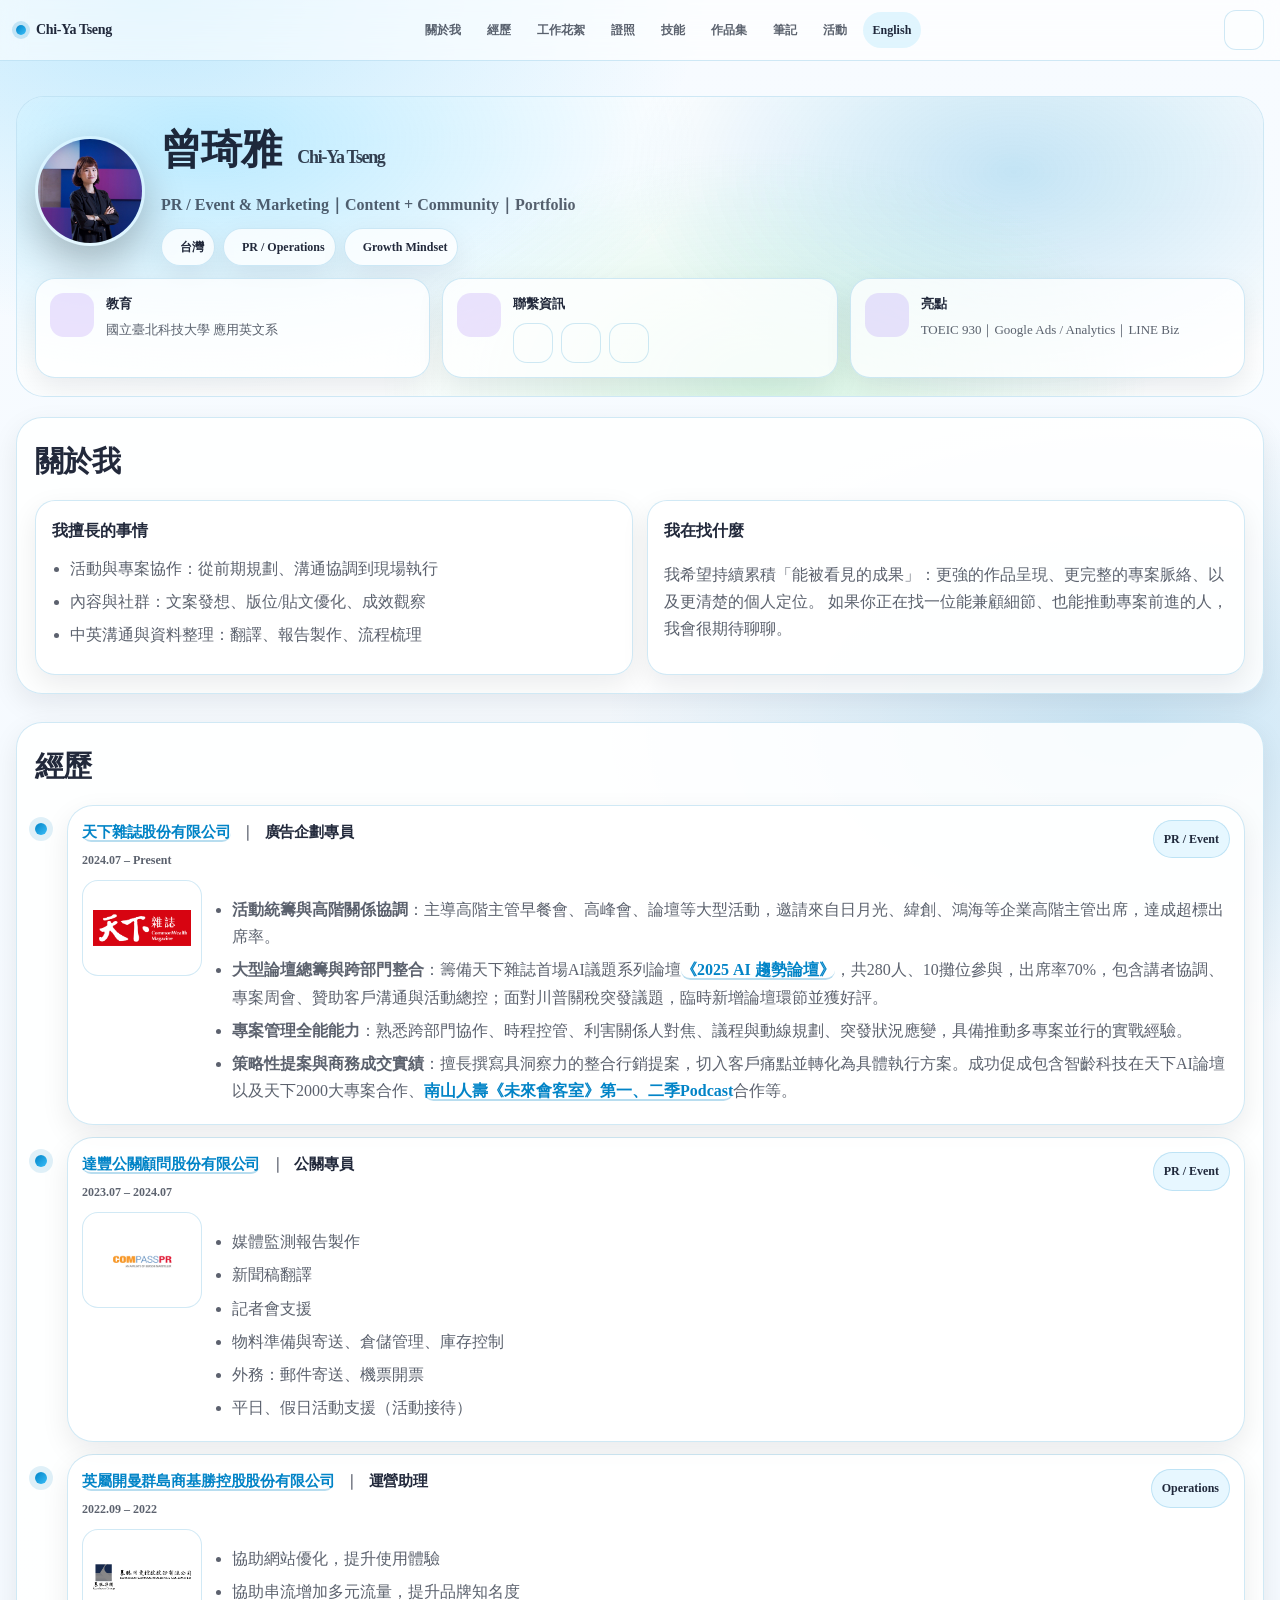
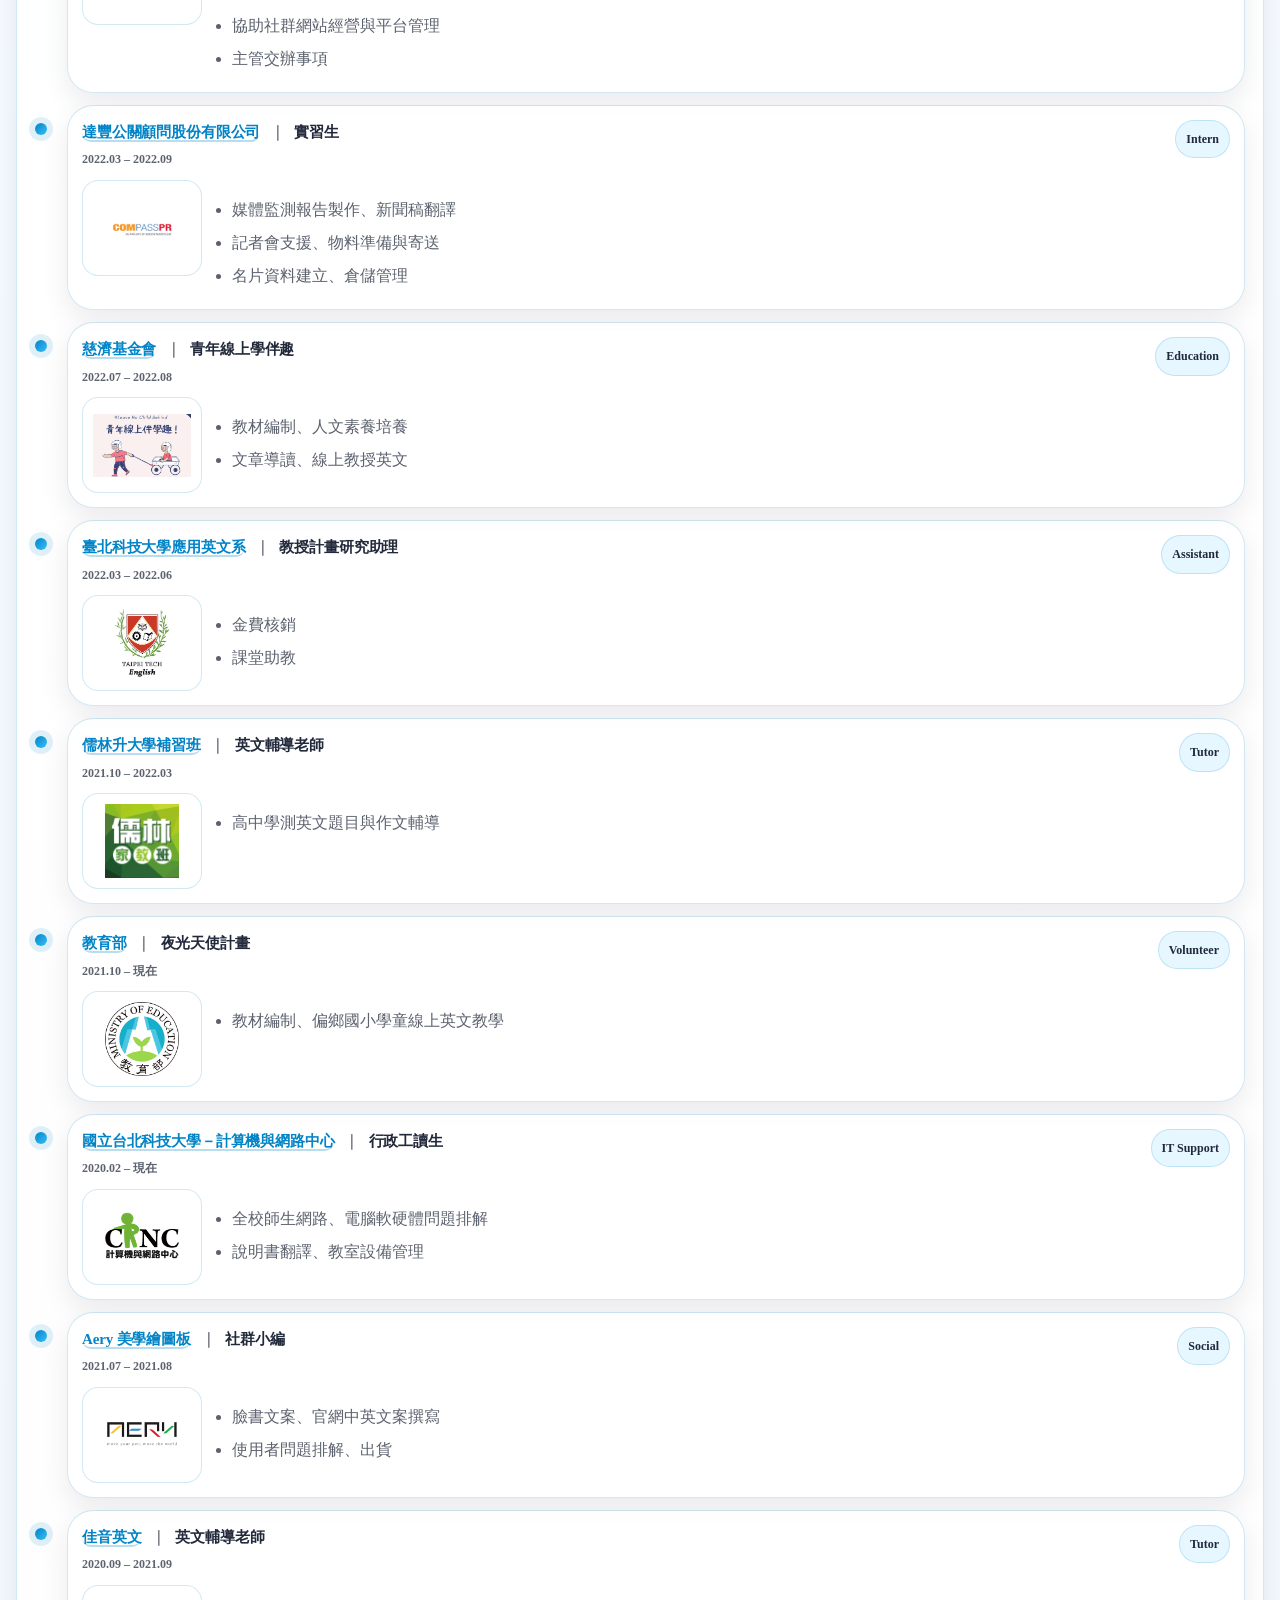
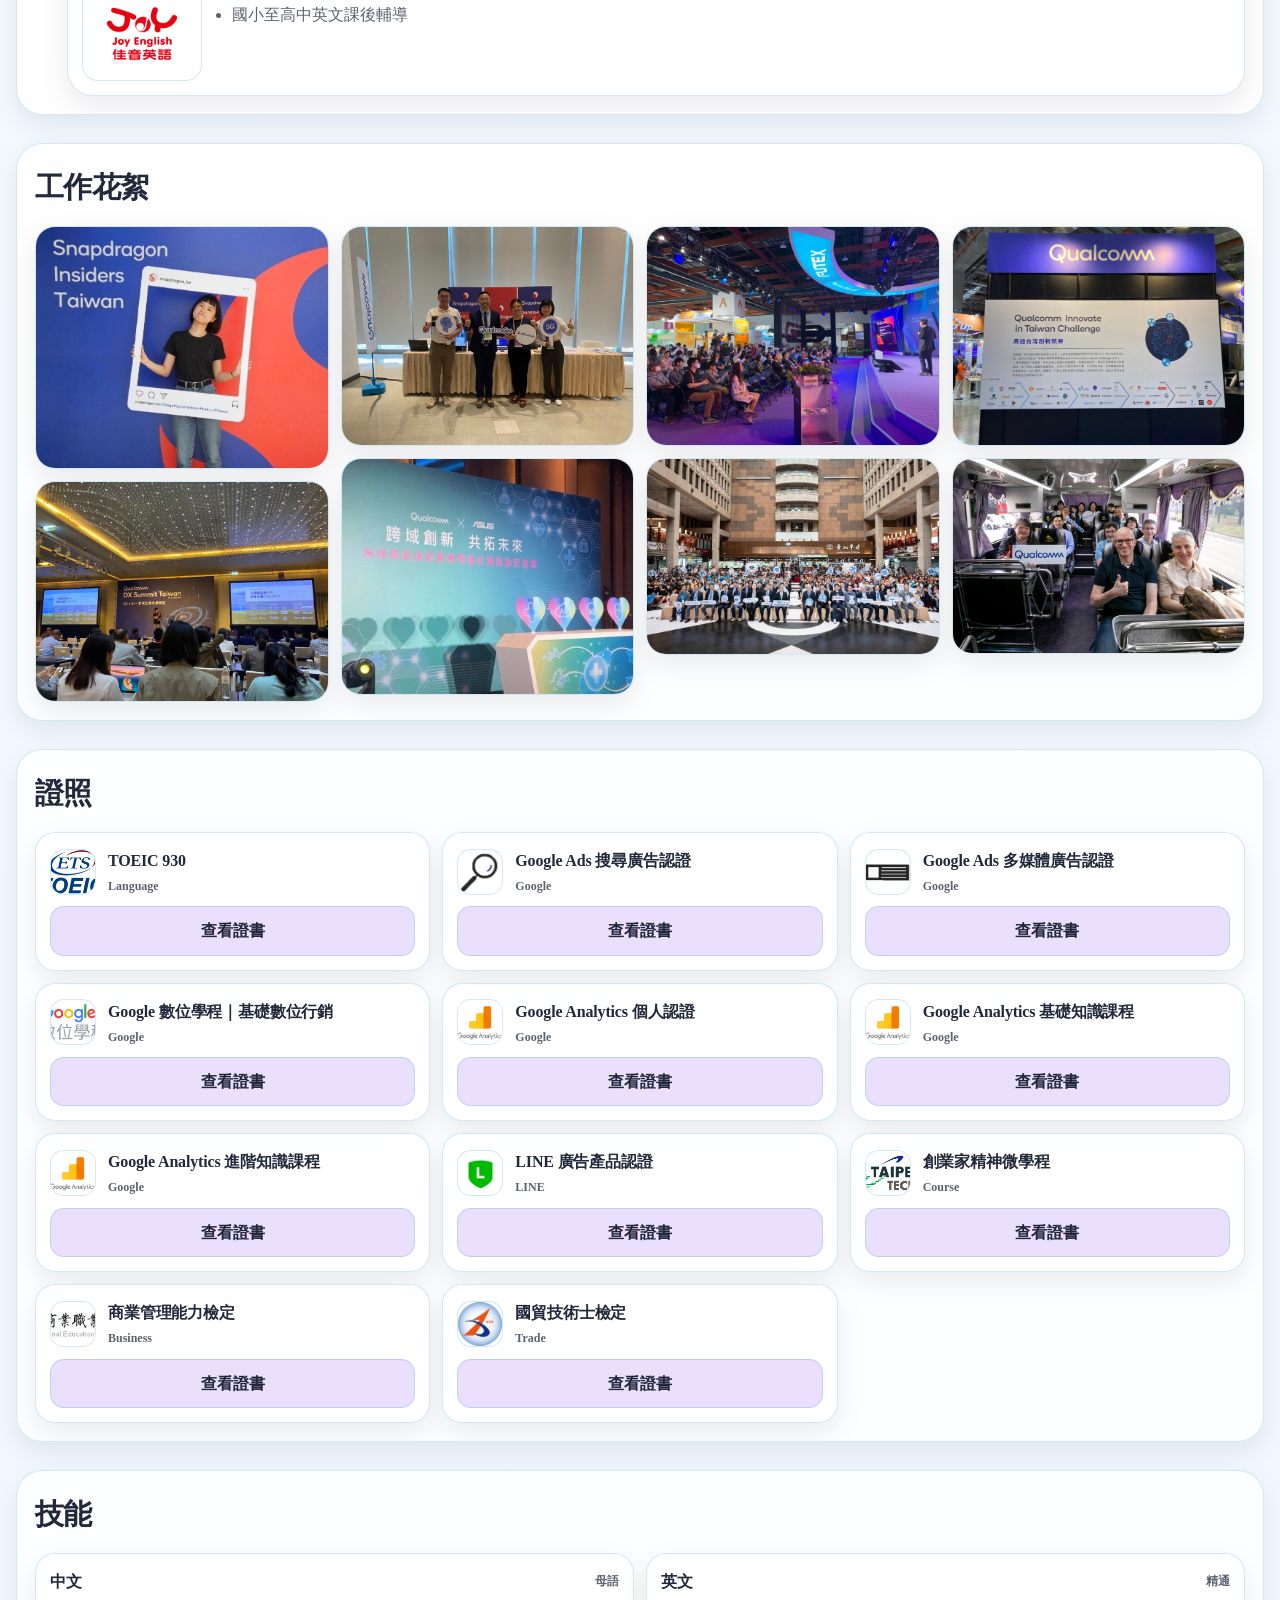
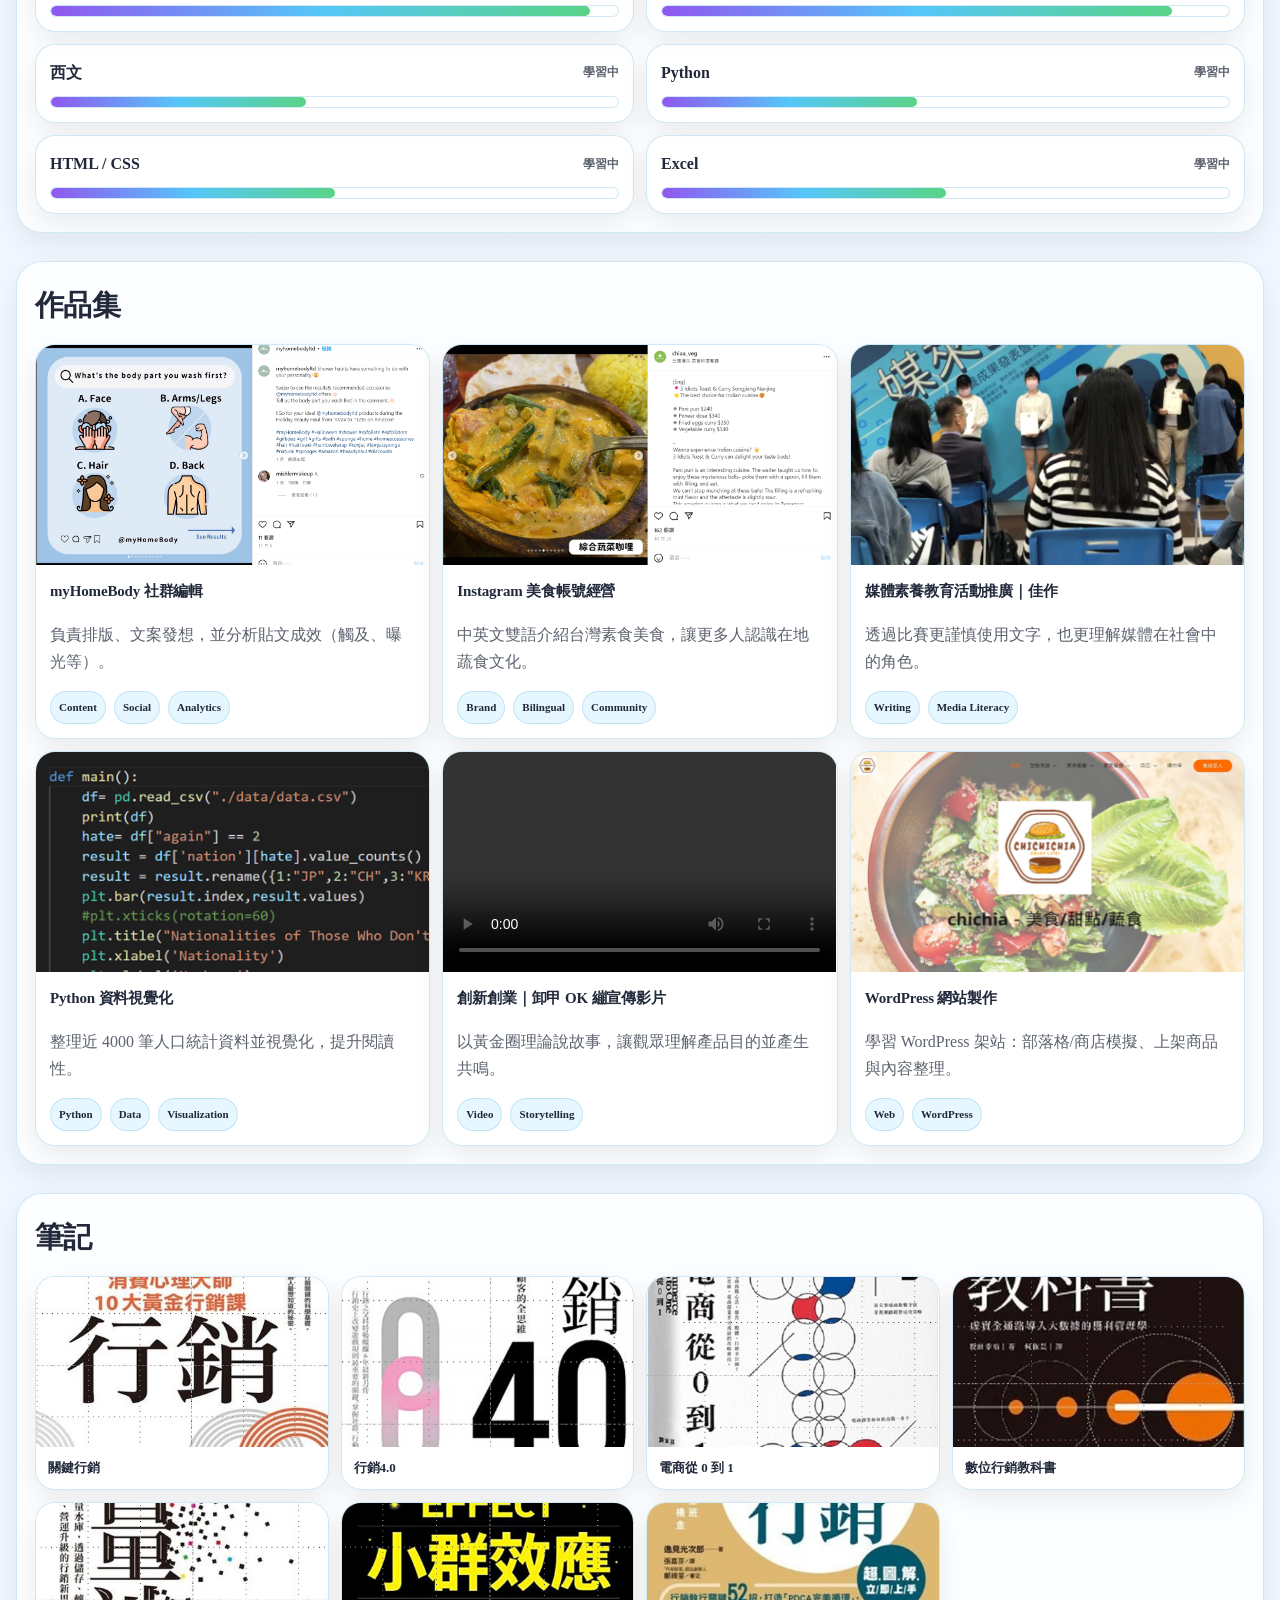
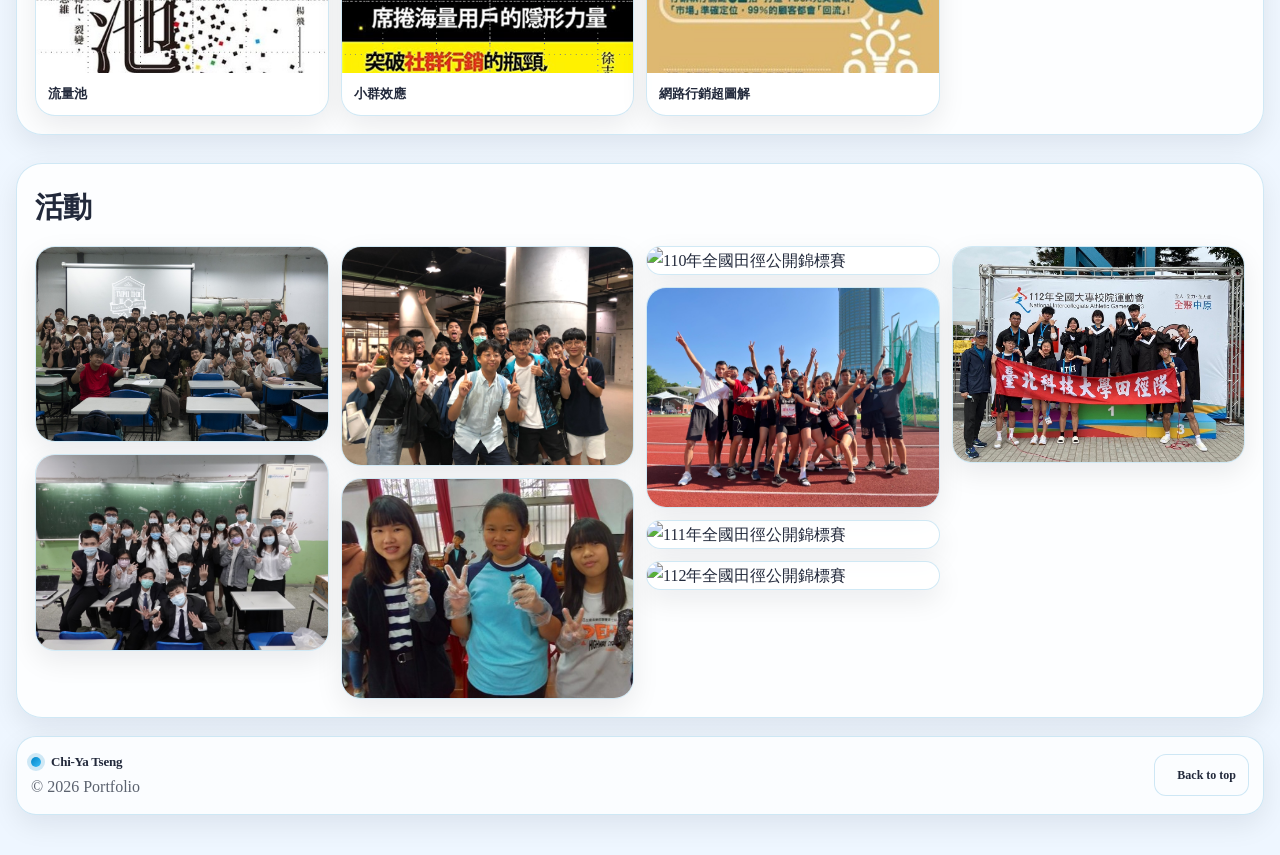
==== index.html @ 1c9245ef "profile" ====
<!DOCTYPE html>
<html lang="zh-Hant" data-theme="light">
<head>
  <meta charset="UTF-8" />
  <meta http-equiv="X-UA-Compatible" content="IE=edge" />
  <meta name="viewport" content="width=device-width, initial-scale=1.0" />
  <title>曾琦雅 Chi-Ya Tseng｜Portfolio</title>

  <!-- Fonts -->
  <link rel="preconnect" href="https://fonts.googleapis.com">
  <link rel="preconnect" href="https://fonts.gstatic.com" crossorigin>
  <link href="https://fonts.googleapis.com/css2?family=Inter:wght@400;600;700;800&family=Noto+Sans+TC:wght@400;600;700;800&display=swap" rel="stylesheet">

  <!-- Icons -->
  <script src="https://kit.fontawesome.com/836af3f0a0.js" crossorigin="anonymous"></script>

  <!-- CSS -->
  <link rel="stylesheet" href="main.css" />
</head>

<body>
  <!-- Topbar -->
  <header class="topbar" id="topbar">
    <div class="topbar__inner">
      <a class="brand" href="#home" aria-label="Go Home">
        <span class="brand__dot"></span>
        <span class="brand__text">Chi-Ya Tseng</span>
      </a>

      <nav class="nav" aria-label="Primary">
        <a href="#about">關於我</a>
        <a href="#jobs">經歷</a>
        <a href="#workphoto">工作花絮</a>
        <a href="#certificates">證照</a>
        <a href="#skills">技能</a>
        <a href="#works">作品集</a>
        <a href="#notes">筆記</a>
        <a href="#activities">活動</a>
        <a class="nav__pill" href="https://chichichia5.github.io/eng/" target="_blank" rel="noopener">English</a>
      </nav>

      <div class="topbar__actions">
        <button class="icon-btn" id="themeToggle" aria-label="Toggle theme" title="Toggle theme">
          <i class="fa-solid fa-moon"></i>
        </button>
        <button class="icon-btn mobile-only" id="menuToggle" aria-label="Open menu" title="Menu">
          <i class="fa-solid fa-bars"></i>
        </button>
      </div>
    </div>

    <!-- Mobile Drawer -->
    <div class="drawer" id="drawer" aria-hidden="true">
      <div class="drawer__panel">
        <div class="drawer__head">
          <div class="drawer__title">Menu</div>
          <button class="icon-btn" id="menuClose" aria-label="Close menu">
            <i class="fa-solid fa-xmark"></i>
          </button>
        </div>
        <div class="drawer__links">
          <a href="#about" class="drawer-link">關於我</a>
          <a href="#jobs" class="drawer-link">經歷</a>
          <a href="#workphoto" class="drawer-link">工作花絮</a>
          <a href="#certificates" class="drawer-link">證照</a>
          <a href="#skills" class="drawer-link">技能</a>
          <a href="#works" class="drawer-link">作品集</a>
          <a href="#notes" class="drawer-link">筆記</a>
          <a href="#activities" class="drawer-link">活動</a>
          <a href="https://chichichia5.github.io/eng/" target="_blank" rel="noopener" class="drawer-link">English</a>
        </div>
      </div>
      <div class="drawer__backdrop" id="drawerBackdrop" aria-hidden="true"></div>
    </div>
  </header>

  <!-- Hero -->
  <main id="home" class="page">
    <section class="hero">
      <div class="hero__bg"></div>

      <div class="hero__content">
        <div class="hero__profile">
          <img class="avatar" src="./folder/myself.jpeg" alt="Chi-Ya Tseng" />
          <div class="hero__meta">
            <h1 class="hero__name">曾琦雅 <span class="hero__name-en">Chi-Ya Tseng</span></h1>
            <p class="hero__title">
              PR / Event & Marketing｜Content + Community｜Portfolio
            </p>
            <div class="hero__chips">
              <span class="chip"><i class="fa-solid fa-location-dot"></i> 台灣</span>
              <span class="chip"><i class="fa-solid fa-briefcase"></i> PR / Operations</span>
              <span class="chip"><i class="fa-solid fa-chart-line"></i> Growth Mindset</span>
            </div>
          </div>
        </div>

        <div class="hero__cards">
          <article class="card glass">
            <div class="card__icon"><i class="fa-solid fa-graduation-cap"></i></div>
            <div class="card__body">
              <div class="card__title">教育</div>
              <div class="card__text">國立臺北科技大學 應用英文系</div>
            </div>
          </article>

          <article class="card glass">
            <div class="card__icon"><i class="fa-solid fa-paper-plane"></i></div>
            <div class="card__body">
              <div class="card__title">聯繫資訊</div>
              <div class="social">
                <a class="social__btn" href="https://www.instagram.com/chichichia5/" target="_blank" rel="noopener" aria-label="Instagram">
                  <i class="fa-brands fa-instagram"></i>
                </a>
                <a class="social__btn" href="https://www.linkedin.com/in/%E7%90%A6%E9%9B%85-%E6%9B%BE-02a7ba232/" target="_blank" rel="noopener" aria-label="LinkedIn">
                  <i class="fa-brands fa-linkedin"></i>
                </a>
                <a class="social__btn" href="mailto:chiyazheng0329@gmail.com" aria-label="Email">
                  <i class="fa-solid fa-envelope"></i>
                </a>
              </div>
            </div>
          </article>

          <article class="card glass">
            <div class="card__icon"><i class="fa-solid fa-star"></i></div>
            <div class="card__body">
              <div class="card__title">亮點</div>
              <div class="card__text">TOEIC 930｜Google Ads / Analytics｜LINE Biz</div>
            </div>
          </article>
        </div>
      </div>
    </section>

    <!-- About -->
    <section id="about" class="section">
      <div class="section__head">
        <div>
          <h2 class="section__title">關於我</h2>
        </div>
      </div>

      <div class="grid two">
        <article class="panel">
          <h3 class="panel__title">我擅長的事情</h3>
          <ul class="bullets">
            <li>活動與專案協作：從前期規劃、溝通協調到現場執行</li>
            <li>內容與社群：文案發想、版位/貼文優化、成效觀察</li>
            <li>中英溝通與資料整理：翻譯、報告製作、流程梳理</li>
          </ul>
        </article>

        <article class="panel">
          <h3 class="panel__title">我在找什麼</h3>
          <p class="muted">
            我希望持續累積「能被看見的成果」：更強的作品呈現、更完整的專案脈絡、以及更清楚的個人定位。
            如果你正在找一位能兼顧細節、也能推動專案前進的人，我會很期待聊聊。
          </p>
        </article>
      </div>
    </section>

    <!-- Experience -->
    <section id="jobs" class="section">
      <div class="section__head">
        <div>
          <h2 class="section__title">經歷</h2>
        </div>
      </div>

      <div class="timeline">
          <!-- Item -->
        <article class="timeline__item">
          <div class="timeline__dot"></div>
          <div class="timeline__card">
            <div class="timeline__top">
              <div>
                <h3 class="timeline__role">
                  <a href="https://www.cw.com.tw/" target="_blank" rel="noopener">天下雜誌股份有限公司</a>
                  <span class="timeline__sep">｜</span>
                  廣告企劃專員
                </h3>
                <div class="timeline__date">2024.07 – Present</div>
              </div>
              <div class="timeline__tag">PR / Event</div>
            </div>

            <div class="timeline__body">
              <img class="thumb" src="./folder/天下雜誌.png" alt="CompassPR" />
              <ul class="bullets">
                <li><b>活動統籌與高階關係協調</b>：主導高階主管早餐會、高峰會、論壇等大型活動，邀請來自日月光、緯創、鴻海等企業高階主管出席，達成超標出席率。</li>
                <li><b>大型論壇總籌與跨部門整合</b>：籌備天下雜誌首場AI議題系列論壇<a href="https://futurecity.cw.com.tw/special/aiforecast2025">《2025 AI 趨勢論壇》</a>，共280人、10攤位參與，出席率70%，包含講者協調、專案周會、贊助客戶溝通與活動總控；面對川普關稅突發議題，臨時新增論壇環節並獲好評。</li>
                <li><b>專案管理全能能力</b>：熟悉跨部門協作、時程控管、利害關係人對焦、議程與動線規劃、突發狀況應變，具備推動多專案並行的實戰經驗。</li>
                <li><b>策略性提案與商務成交實績</b>：擅長撰寫具洞察力的整合行銷提案，切入客戶痛點並轉化為具體執行方案。成功促成包含智齡科技在天下AI論壇以及天下2000大專案合作、<a href="https://event.cw.com.tw/2025nanshanlife/index.html">南山人壽《未來會客室》第一、二季Podcast</a>合作等。</li>
              </ul>
            </div>
          </div>
        </article>
        <!-- Item -->
        <article class="timeline__item">
          <div class="timeline__dot"></div>
          <div class="timeline__card">
            <div class="timeline__top">
              <div>
                <h3 class="timeline__role">
                  <a href="http://www.compasspr.com.tw/" target="_blank" rel="noopener">達豐公關顧問股份有限公司</a>
                  <span class="timeline__sep">｜</span>
                  公關專員
                </h3>
                <div class="timeline__date">2023.07 – 2024.07</div>
              </div>
              <div class="timeline__tag">PR / Event</div>
            </div>

            <div class="timeline__body">
              <img class="thumb" src="./folder/compasspr.jpg" alt="CompassPR" />
              <ul class="bullets">
                <li>媒體監測報告製作</li>
                <li>新聞稿翻譯</li>
                <li>記者會支援</li>
                <li>物料準備與寄送、倉儲管理、庫存控制</li>
                <li>外務：郵件寄送、機票開票</li>
                <li>平日、假日活動支援（活動接待）</li>
              </ul>
            </div>
          </div>
        </article>

        <!-- Item -->
        <article class="timeline__item">
          <div class="timeline__dot"></div>
          <div class="timeline__card">
            <div class="timeline__top">
              <div>
                <h3 class="timeline__role">
                  <a href="http://www.keysheen.com/" target="_blank" rel="noopener">英屬開曼群島商基勝控股股份有限公司</a>
                  <span class="timeline__sep">｜</span>
                  運營助理
                </h3>
                <div class="timeline__date">2022.09 – 2022</div>
              </div>
              <div class="timeline__tag">Operations</div>
            </div>

            <div class="timeline__body">
              <img class="thumb" src="./folder/基勝.png" alt="Keysheen" />
              <ul class="bullets">
                <li>協助網站優化，提升使用體驗</li>
                <li>協助串流增加多元流量，提升品牌知名度</li>
                <li>協助社群網站經營與平台管理</li>
                <li>主管交辦事項</li>
              </ul>
            </div>
          </div>
        </article>

        <!-- Item -->
        <article class="timeline__item">
          <div class="timeline__dot"></div>
          <div class="timeline__card">
            <div class="timeline__top">
              <div>
                <h3 class="timeline__role">
                  <a href="http://www.compasspr.com.tw/" target="_blank" rel="noopener">達豐公關顧問股份有限公司</a>
                  <span class="timeline__sep">｜</span>
                  實習生
                </h3>
                <div class="timeline__date">2022.03 – 2022.09</div>
              </div>
              <div class="timeline__tag">Intern</div>
            </div>

            <div class="timeline__body">
              <img class="thumb" src="./folder/compasspr.jpg" alt="CompassPR Intern" />
              <ul class="bullets">
                <li>媒體監測報告製作、新聞稿翻譯</li>
                <li>記者會支援、物料準備與寄送</li>
                <li>名片資料建立、倉儲管理</li>
              </ul>
            </div>
          </div>
        </article>

        <!-- Item -->
        <article class="timeline__item">
          <div class="timeline__dot"></div>
          <div class="timeline__card">
            <div class="timeline__top">
              <div>
                <h3 class="timeline__role">
                  <a href="https://sites.google.com/view/lncb/%E9%A6%96%E9%A0%81?authuser=0" target="_blank" rel="noopener">慈濟基金會</a>
                  <span class="timeline__sep">｜</span>
                  青年線上學伴趣
                </h3>
                <div class="timeline__date">2022.07 – 2022.08</div>
              </div>
              <div class="timeline__tag">Education</div>
            </div>

            <div class="timeline__body">
              <img class="thumb" src="./folder/慈濟.jpg" alt="Tzu Chi" />
              <ul class="bullets">
                <li>教材編制、人文素養培養</li>
                <li>文章導讀、線上教授英文</li>
              </ul>
            </div>
          </div>
        </article>

        <!-- Item -->
        <article class="timeline__item">
          <div class="timeline__dot"></div>
          <div class="timeline__card">
            <div class="timeline__top">
              <div>
                <h3 class="timeline__role">
                  <a href="https://eng.ntut.edu.tw/" target="_blank" rel="noopener">臺北科技大學應用英文系</a>
                  <span class="timeline__sep">｜</span>
                  教授計畫研究助理
                </h3>
                <div class="timeline__date">2022.03 – 2022.06</div>
              </div>
              <div class="timeline__tag">Assistant</div>
            </div>

            <div class="timeline__body">
              <img class="thumb" src="./folder/NTUTeng.png" alt="NTUT" />
              <ul class="bullets">
                <li>金費核銷</li>
                <li>課堂助教</li>
              </ul>
            </div>
          </div>
        </article>

        <!-- Item -->
        <article class="timeline__item">
          <div class="timeline__dot"></div>
          <div class="timeline__card">
            <div class="timeline__top">
              <div>
                <h3 class="timeline__role">
                  <a href="https://www.rulin.com.tw/" target="_blank" rel="noopener">儒林升大學補習班</a>
                  <span class="timeline__sep">｜</span>
                  英文輔導老師
                </h3>
                <div class="timeline__date">2021.10 – 2022.03</div>
              </div>
              <div class="timeline__tag">Tutor</div>
            </div>

            <div class="timeline__body">
              <img class="thumb" src="./folder/儒林.jpg" alt="Rulin" />
              <ul class="bullets">
                <li>高中學測英文題目與作文輔導</li>
              </ul>
            </div>
          </div>
        </article>

        <!-- Item -->
        <article class="timeline__item">
          <div class="timeline__dot"></div>
          <div class="timeline__card">
            <div class="timeline__top">
              <div>
                <h3 class="timeline__role">
                  <a href="https://eng.ntut.edu.tw/p/406-1091-109643,r551.php?Lang=zh-tw" target="_blank" rel="noopener">教育部</a>
                  <span class="timeline__sep">｜</span>
                  夜光天使計畫
                </h3>
                <div class="timeline__date">2021.10 – 現在</div>
              </div>
              <div class="timeline__tag">Volunteer</div>
            </div>

            <div class="timeline__body">
              <img class="thumb" src="./folder/教育部.png" alt="MOE" />
              <ul class="bullets">
                <li>教材編制、偏鄉國小學童線上英文教學</li>
              </ul>
            </div>
          </div>
        </article>

        <!-- Item -->
        <article class="timeline__item">
          <div class="timeline__dot"></div>
          <div class="timeline__card">
            <div class="timeline__top">
              <div>
                <h3 class="timeline__role">
                  <a href="https://cnc.ntut.edu.tw/app/home.php" target="_blank" rel="noopener">國立台北科技大學－計算機與網路中心</a>
                  <span class="timeline__sep">｜</span>
                  行政工讀生
                </h3>
                <div class="timeline__date">2020.02 – 現在</div>
              </div>
              <div class="timeline__tag">IT Support</div>
            </div>

            <div class="timeline__body">
              <img class="thumb" src="./folder/cnc1.png" alt="CNC" />
              <ul class="bullets">
                <li>全校師生網路、電腦軟硬體問題排解</li>
                <li>說明書翻譯、教室設備管理</li>
              </ul>
            </div>
          </div>
        </article>

        <!-- Item -->
        <article class="timeline__item">
          <div class="timeline__dot"></div>
          <div class="timeline__card">
            <div class="timeline__top">
              <div>
                <h3 class="timeline__role">
                  <a href="http://aery.pro/" target="_blank" rel="noopener">Aery 美學繪圖板</a>
                  <span class="timeline__sep">｜</span>
                  社群小編
                </h3>
                <div class="timeline__date">2021.07 – 2021.08</div>
              </div>
              <div class="timeline__tag">Social</div>
            </div>

            <div class="timeline__body">
              <img class="thumb" src="./folder/aery.png" alt="Aery" />
              <ul class="bullets">
                <li>臉書文案、官網中英文案撰寫</li>
                <li>使用者問題排解、出貨</li>
              </ul>
            </div>
          </div>
        </article>

        <!-- Item -->
        <article class="timeline__item">
          <div class="timeline__dot"></div>
          <div class="timeline__card">
            <div class="timeline__top">
              <div>
                <h3 class="timeline__role">
                  <a href="http://je.joy.com.tw/" target="_blank" rel="noopener">佳音英文</a>
                  <span class="timeline__sep">｜</span>
                  英文輔導老師
                </h3>
                <div class="timeline__date">2020.09 – 2021.09</div>
              </div>
              <div class="timeline__tag">Tutor</div>
            </div>

            <div class="timeline__body">
              <img class="thumb" src="./folder/joy.png" alt="Joy" />
              <ul class="bullets">
                <li>國小至高中英文課後輔導</li>
              </ul>
            </div>
          </div>
        </article>

      </div>
    </section>

    <!-- Work Photos -->
    <section id="workphoto" class="section">
      <div class="section__head">
        <div>
          <h2 class="section__title">工作花絮</h2>
        </div>
      </div>

      <div class="masonry">
        <!-- Card -->
        <figure class="workcard" data-lightbox>
          <img src="./folder/snapdragon insiders meetup.jpg" alt="Snapdragon Insiders 粉絲聚會">
          <figcaption>
            <div class="workcard__title">Snapdragon Insiders 粉絲聚會</div>
            <div class="workcard__tag">Event</div>
          </figcaption>
        </figure>

        <figure class="workcard" data-lightbox>
          <img src="./folder/Qualcomm DX Summit.jpg" alt="Qualcomm DX Summit">
          <figcaption>
            <div class="workcard__title">Qualcomm DX Summit</div>
            <div class="workcard__tag">Conference</div>
          </figcaption>
        </figure>

        <figure class="workcard" data-lightbox>
          <img src="./folder/Taiwan AI Academy Annual Conference.jpg" alt="台灣人工智慧學院年會">
          <figcaption>
            <div class="workcard__title">台灣人工智慧學院年會</div>
            <div class="workcard__tag">AI</div>
          </figcaption>
        </figure>

        <figure class="workcard" data-lightbox>
          <img src="./folder/wireless reach.jpg" alt="Qualcomm X ASUS 遠距醫療計畫">
          <figcaption>
            <div class="workcard__title">Qualcomm X ASUS 遠距醫療計畫</div>
            <div class="workcard__tag">Collab</div>
          </figcaption>
        </figure>

        <figure class="workcard" data-lightbox>
          <img src="./folder/FUTEX forum.jpg" alt="未來科技館論壇">
          <figcaption>
            <div class="workcard__title">未來科技館論壇</div>
            <div class="workcard__tag">Forum</div>
          </figcaption>
        </figure>

        <figure class="workcard" data-lightbox>
          <img src="./folder/Taiwan science train.jpg" alt="2023 台灣科普環島列車">
          <figcaption>
            <div class="workcard__title">2023 台灣科普環島列車</div>
            <div class="workcard__tag">Campaign</div>
          </figcaption>
        </figure>

        <figure class="workcard" data-lightbox>
          <img src="./folder/Qualcomm innovate in Taiwan challenge.jpg" alt="高通台灣創新競賽">
          <figcaption>
            <div class="workcard__title">高通台灣創新競賽</div>
            <div class="workcard__tag">Program</div>
          </figcaption>
        </figure>

        <figure class="workcard" data-lightbox>
          <img src="./folder/5G ACIA.jpg" alt="5G-ACIA 年度會員大會">
          <figcaption>
            <div class="workcard__title">5G-ACIA 年度會員大會</div>
            <div class="workcard__tag">Industry</div>
          </figcaption>
        </figure>
      </div>
    </section>

    <!-- Certificates -->
    <section id="certificates" class="section">
      <div class="section__head">
        <div>
          <h2 class="section__title">證照</h2>
        </div>
      </div>

      <div class="grid cards">
        <!-- TOEIC -->
        <article class="certcard" data-lightbox>
          <div class="certcard__top">
            <img src="./folder/toeicscore.png" alt="TOEIC score">
            <div>
              <div class="certcard__title">TOEIC 930</div>
              <div class="certcard__meta">Language</div>
            </div>
          </div>
          <div class="certcard__btn" data-open="#toeic-certificate">查看證書</div>
          <img class="hidden" id="toeic-certificate" src="./folder/TOEIC_930.jpg" alt="TOEIC Certificate">
        </article>

        <!-- Google Ads Search -->
        <article class="certcard">
          <div class="certcard__top">
            <img src="./folder/magnifier.png" alt="Google Ads Search">
            <div>
              <div class="certcard__title">Google Ads 搜尋廣告認證</div>
              <div class="certcard__meta">Google</div>
            </div>
          </div>
          <div class="certcard__btn" data-open="#googleAds-certificate">查看證書</div>
          <img class="hidden" id="googleAds-certificate" src="./folder/google Ads.png" alt="Google Ads Certificate">
        </article>

        <!-- Google Ads Display -->
        <article class="certcard">
          <div class="certcard__top">
            <img src="./folder/media.png" alt="Google Ads Display">
            <div>
              <div class="certcard__title">Google Ads 多媒體廣告認證</div>
              <div class="certcard__meta">Google</div>
            </div>
          </div>
          <div class="certcard__btn" data-open="#googleMedia-certificate">查看證書</div>
          <img class="hidden" id="googleMedia-certificate" src="./folder/google Media.png" alt="Google Media Certificate">
        </article>

        <!-- Google Digital Garage -->
        <article class="certcard">
          <div class="certcard__top">
            <img src="./folder/google數位學程.png" alt="Google Digital">
            <div>
              <div class="certcard__title">Google 數位學程｜基礎數位行銷</div>
              <div class="certcard__meta">Google</div>
            </div>
          </div>
          <div class="certcard__btn" data-open="#googleMarketing-certificate">查看證書</div>
          <img class="hidden" id="googleMarketing-certificate" src="./folder/google Marketing.png" alt="Google Marketing Certificate">
        </article>

        <!-- GA -->
        <article class="certcard">
          <div class="certcard__top">
            <img src="./folder/google analytics logo.png" alt="GA">
            <div>
              <div class="certcard__title">Google Analytics 個人認證</div>
              <div class="certcard__meta">Google</div>
            </div>
          </div>
          <div class="certcard__btn" data-open="#googleAnalytics-certificate">查看證書</div>
          <img class="hidden" id="googleAnalytics-certificate" src="./folder/google Analytics.png" alt="Google Analytics Certificate">
        </article>

        <article class="certcard">
          <div class="certcard__top">
            <img src="./folder/google analytics logo.png" alt="GA Basic">
            <div>
              <div class="certcard__title">Google Analytics 基礎知識課程</div>
              <div class="certcard__meta">Google</div>
            </div>
          </div>
          <div class="certcard__btn" data-open="#googleAnalyticsBa-certificate">查看證書</div>
          <img class="hidden" id="googleAnalyticsBa-certificate" src="./folder/google AnalyticsBa.png" alt="Google Analytics Basic">
        </article>

        <article class="certcard">
          <div class="certcard__top">
            <img src="./folder/google analytics logo.png" alt="GA Advanced">
            <div>
              <div class="certcard__title">Google Analytics 進階知識課程</div>
              <div class="certcard__meta">Google</div>
            </div>
          </div>
          <div class="certcard__btn" data-open="#googleAnalyticsAd-certificate">查看證書</div>
          <img class="hidden" id="googleAnalyticsAd-certificate" src="./folder/google AnalyticsAd.jpg" alt="Google Analytics Advanced">
        </article>

        <!-- LINE -->
        <article class="certcard">
          <div class="certcard__top">
            <img src="./folder/line biz.png" alt="LINE Biz">
            <div>
              <div class="certcard__title">LINE 廣告產品認證</div>
              <div class="certcard__meta">LINE</div>
            </div>
          </div>
          <div class="certcard__btn" data-open="#line-certificate">查看證書</div>
          <img class="hidden" id="line-certificate" src="./folder/line 廣告產品認證.png" alt="LINE Certificate">
        </article>

        <!-- Course -->
        <article class="certcard">
          <div class="certcard__top">
            <img src="./folder/北科大.jpg" alt="Course">
            <div>
              <div class="certcard__title">創業家精神微學程</div>
              <div class="certcard__meta">Course</div>
            </div>
          </div>
          <div class="certcard__btn" data-open="#entrepreneur-certificate">查看證書</div>
          <img class="hidden" id="entrepreneur-certificate" src="./folder/創業家微學程.png" alt="Entrepreneur Certificate">
        </article>

        <!-- Business -->
        <article class="certcard">
          <div class="certcard__top">
            <img src="./folder/商教協會.jpg" alt="Business">
            <div>
              <div class="certcard__title">商業管理能力檢定</div>
              <div class="certcard__meta">Business</div>
            </div>
          </div>
          <div class="certcard__btn" data-open="#business-certificate">查看證書</div>
          <img class="hidden" id="business-certificate" src="./folder/商業管理檢定.png" alt="Business Certificate">
        </article>

        <article class="certcard">
          <div class="certcard__top">
            <img src="./folder/丙檢.png" alt="Trade">
            <div>
              <div class="certcard__title">國貿技術士檢定</div>
              <div class="certcard__meta">Trade</div>
            </div>
          </div>
          <div class="certcard__btn" data-open="#trade-certificate">查看證書</div>
          <img class="hidden" id="trade-certificate" src="./folder/國貿業務丙檢.png" alt="Trade Certificate">
        </article>
      </div>
    </section>

    <!-- Skills -->
    <section id="skills" class="section">
      <div class="section__head">
        <div>
          <h2 class="section__title">技能</h2>
        </div>
      </div>

      <div class="skillgrid">
        <div class="skill">
          <div class="skill__row">
            <div class="skill__name">中文</div>
            <div class="skill__level">母語</div>
          </div>
          <div class="skill__bar"><span style="width:95%"></span></div>
        </div>

        <div class="skill">
          <div class="skill__row">
            <div class="skill__name">英文</div>
            <div class="skill__level">精通</div>
          </div>
          <div class="skill__bar"><span style="width:90%"></span></div>
        </div>

        <div class="skill">
          <div class="skill__row">
            <div class="skill__name">西文</div>
            <div class="skill__level">學習中</div>
          </div>
          <div class="skill__bar"><span style="width:45%"></span></div>
        </div>

        <div class="skill">
          <div class="skill__row">
            <div class="skill__name">Python</div>
            <div class="skill__level">學習中</div>
          </div>
          <div class="skill__bar"><span style="width:45%"></span></div>
        </div>

        <div class="skill">
          <div class="skill__row">
            <div class="skill__name">HTML / CSS</div>
            <div class="skill__level">學習中</div>
          </div>
          <div class="skill__bar"><span style="width:50%"></span></div>
        </div>

        <div class="skill">
          <div class="skill__row">
            <div class="skill__name">Excel</div>
            <div class="skill__level">學習中</div>
          </div>
          <div class="skill__bar"><span style="width:50%"></span></div>
        </div>
      </div>
    </section>

    <!-- Projects -->
    <section id="works" class="section">
      <div class="section__head">
        <div>
          <h2 class="section__title">作品集</h2>
        </div>
      </div>

      <div class="projectgrid">
        <article class="projectcard">
          <a class="projectcard__media" href="https://www.instagram.com/myhomebodyltd/" target="_blank" rel="noopener">
            <img src="./folder/myhomebody.png" alt="myHomeBody">
          </a>
          <div class="projectcard__body">
            <h3 class="projectcard__title">
              <a href="https://www.instagram.com/myhomebodyltd/" target="_blank" rel="noopener">myHomeBody 社群編輯</a>
            </h3>
            <p class="muted">負責排版、文案發想，並分析貼文成效（觸及、曝光等）。</p>
            <div class="tags">
              <span class="tag">Content</span><span class="tag">Social</span><span class="tag">Analytics</span>
            </div>
          </div>
        </article>

        <article class="projectcard">
          <a class="projectcard__media" href="https://www.instagram.com/chiaa_veg/" target="_blank" rel="noopener">
            <img src="./folder/chiaa_veg.png" alt="chiaa_veg">
          </a>
          <div class="projectcard__body">
            <h3 class="projectcard__title">
              <a href="https://www.instagram.com/chiaa_veg/" target="_blank" rel="noopener">Instagram 美食帳號經營</a>
            </h3>
            <p class="muted">中英文雙語介紹台灣素食美食，讓更多人認識在地蔬食文化。</p>
            <div class="tags">
              <span class="tag">Brand</span><span class="tag">Bilingual</span><span class="tag">Community</span>
            </div>
          </div>
        </article>

        <article class="projectcard">
          <a class="projectcard__media" href="./folder/media competition.pdf" target="_blank" rel="noopener">
            <img src="./folder/媒體識讀.png" alt="Media competition">
          </a>
          <div class="projectcard__body">
            <h3 class="projectcard__title">
              <a href="./folder/media competition.pdf" target="_blank" rel="noopener">媒體素養教育活動推廣｜佳作</a>
            </h3>
            <p class="muted">透過比賽更謹慎使用文字，也更理解媒體在社會中的角色。</p>
            <div class="tags">
              <span class="tag">Writing</span><span class="tag">Media Literacy</span>
            </div>
          </div>
        </article>

        <article class="projectcard">
          <a class="projectcard__media" href="https://reurl.cc/bkVMlX" target="_blank" rel="noopener">
            <img src="./folder/python2.png" alt="Python visualization">
          </a>
          <div class="projectcard__body">
            <h3 class="projectcard__title">
              <a href="https://reurl.cc/bkVMlX" target="_blank" rel="noopener">Python 資料視覺化</a>
            </h3>
            <p class="muted">整理近 4000 筆人口統計資料並視覺化，提升閱讀性。</p>
            <div class="tags">
              <span class="tag">Python</span><span class="tag">Data</span><span class="tag">Visualization</span>
            </div>
          </div>
        </article>

        <article class="projectcard">
          <div class="projectcard__media">
            <video controls playsinline preload="metadata">
              <source src="./folder/20211230提案報告.mp4" type="video/mp4" />
            </video>
          </div>
          <div class="projectcard__body">
            <h3 class="projectcard__title">創新創業｜卸甲 OK 繃宣傳影片</h3>
            <p class="muted">以黃金圈理論說故事，讓觀眾理解產品目的並產生共鳴。</p>
            <div class="tags">
              <span class="tag">Video</span><span class="tag">Storytelling</span>
            </div>
          </div>
        </article>

        <article class="projectcard">
          <a class="projectcard__media" href="https://chichia.n9s.com/" target="_blank" rel="noopener">
            <img src="./folder/wordpress.jpg" alt="Wordpress">
          </a>
          <div class="projectcard__body">
            <h3 class="projectcard__title">
              <a href="https://chichia.n9s.com/" target="_blank" rel="noopener">WordPress 網站製作</a>
            </h3>
            <p class="muted">學習 WordPress 架站：部落格/商店模擬、上架商品與內容整理。</p>
            <div class="tags">
              <span class="tag">Web</span><span class="tag">WordPress</span>
            </div>
          </div>
        </article>
      </div>
    </section>

    <!-- Notes -->
    <section id="notes" class="section">
      <div class="section__head">
        <div>
          <h2 class="section__title">筆記</h2>
        </div>
      </div>

      <div class="notegrid">
        <a class="notecard" href="https://hackmd.io/@chichichia5/關鍵行銷" target="_blank" rel="noopener">
          <img src="./folder/關鍵行銷.jpg" alt="關鍵行銷">
          <div class="notecard__title">關鍵行銷</div>
        </a>

        <a class="notecard" href="https://hackmd.io/@chichichia5/行銷4" target="_blank" rel="noopener">
          <img src="./folder/行銷4.0.jpg" alt="行銷4.0">
          <div class="notecard__title">行銷4.0</div>
        </a>

        <a class="notecard" href="https://hackmd.io/@chichichia5/電傷從0到1" target="_blank" rel="noopener">
          <img src="./folder/電商從0到1.jpg" alt="電商從0到1">
          <div class="notecard__title">電商從 0 到 1</div>
        </a>

        <a class="notecard" href="https://hackmd.io/@chichichia5/數位行銷教科書" target="_blank" rel="noopener">
          <img src="./folder/數位行銷教科書.jpg" alt="數位行銷教科書">
          <div class="notecard__title">數位行銷教科書</div>
        </a>

        <a class="notecard" href="https://hackmd.io/@chichichia5/流量池" target="_blank" rel="noopener">
          <img src="./folder/流量池.jpg" alt="流量池">
          <div class="notecard__title">流量池</div>
        </a>

        <a class="notecard" href="https://hackmd.io/@chichichia5/小群效應" target="_blank" rel="noopener">
          <img src="./folder/小群效應.png" alt="小群效應">
          <div class="notecard__title">小群效應</div>
        </a>

        <a class="notecard" href="https://hackmd.io/@chichichia5/網路行銷超圖解" target="_blank" rel="noopener">
          <img src="./folder/網路行銷超圖解.jpg" alt="網路行銷超圖解">
          <div class="notecard__title">網路行銷超圖解</div>
        </a>
      </div>
    </section>

    <!-- Activities -->
    <section id="activities" class="section">
      <div class="section__head">
        <div>
          <h2 class="section__title">活動</h2>
        </div>
      </div>

      <div class="masonry">
        <figure class="workcard" data-lightbox>
          <img src="./folder/SA.jpg" alt="學生自治會－財務部">
          <figcaption>
            <div class="workcard__title">學生自治會－財務部</div>
            <div class="workcard__tag">Campus</div>
          </figcaption>
        </figure>

        <figure class="workcard" data-lightbox>
          <img src="./folder/redhouse.jpg" alt="學生自治會－社團評鑑">
          <figcaption>
            <div class="workcard__title">學生自治會－社團評鑑</div>
            <div class="workcard__tag">Campus</div>
          </figcaption>
        </figure>

        <figure class="workcard" data-lightbox>
          <img src="./folder/新生說明會.jpg" alt="學生自治會－新生說明會">
          <figcaption>
            <div class="workcard__title">學生自治會－新生說明會</div>
            <div class="workcard__tag">Event</div>
          </figcaption>
        </figure>

        <figure class="workcard" data-lightbox>
          <img src="./folder/扶青.jpg" alt="扶青社－公關">
          <figcaption>
            <div class="workcard__title">扶青社－公關</div>
            <div class="workcard__tag">PR</div>
          </figcaption>
        </figure>

        <figure class="workcard" data-lightbox>
          <img src="./folder/公開賽.JPG" alt="110年全國田徑公開錦標賽">
          <figcaption>
            <div class="workcard__title">110 年全國田徑公開錦標賽</div>
            <div class="workcard__tag">Sport</div>
          </figcaption>
        </figure>

        <figure class="workcard" data-lightbox>
          <img src="./folder/全大運.jpg" alt="110年全國大專院校運動會">
          <figcaption>
            <div class="workcard__title">110 年全國大專院校運動會</div>
            <div class="workcard__tag">Sport</div>
          </figcaption>
        </figure>

        <figure class="workcard" data-lightbox>
          <img src="./folder/111公開賽.JPG" alt="111年全國田徑公開錦標賽">
          <figcaption>
            <div class="workcard__title">111 年全國田徑公開錦標賽</div>
            <div class="workcard__tag">Sport</div>
          </figcaption>
        </figure>

        <figure class="workcard" data-lightbox>
          <img src="./folder/112公開賽.JPG" alt="112年全國田徑公開錦標賽">
          <figcaption>
            <div class="workcard__title">112 年全國田徑公開錦標賽</div>
            <div class="workcard__tag">Sport</div>
          </figcaption>
        </figure>

        <figure class="workcard" data-lightbox>
          <img src="./folder/112全大運.jpg" alt="112年全國大專院校運動會">
          <figcaption>
            <div class="workcard__title">112 年全國大專院校運動會</div>
            <div class="workcard__tag">Sport</div>
          </figcaption>
        </figure>
      </div>
    </section>

    <!-- Footer -->
    <footer class="footer">
      <div class="footer__inner">
        <div class="footer__left">
          <div class="brand small">
            <span class="brand__dot"></span>
            <span class="brand__text">Chi-Ya Tseng</span>
          </div>
          <div class="muted">© <span id="year"></span> Portfolio</div>
        </div>
        <a class="btn small ghost" href="#home"><i class="fa-solid fa-arrow-up"></i> Back to top</a>
      </div>
    </footer>
  </main>

  <!-- Lightbox -->
  <div class="lightbox" id="lightbox" aria-hidden="true">
    <div class="lightbox__backdrop" id="lightboxBackdrop"></div>
    <div class="lightbox__content" role="dialog" aria-modal="true" aria-label="Image preview">
      <button class="icon-btn lightbox__close" id="lightboxClose" aria-label="Close">
        <i class="fa-solid fa-xmark"></i>
      </button>
      <img id="lightboxImg" alt="Preview" />
      <div class="lightbox__caption" id="lightboxCaption"></div>
    </div>
  </div>

  <script src="main.js"></script>
</body>
</html>
---- main.css ----
/* ===== FORCE LIGHT OVERRIDE (put at very bottom) ===== */
:root{
  --radius: 20px;
  --bg: #f7fbff !important;
  --bg2:#eef6ff !important;
  --text: rgba(15, 23, 42, 0.92) !important;
  --muted: rgba(15, 23, 42, 0.68) !important;
  --line: rgba(2, 132, 199, 0.18) !important;
  --primary: #0284c7 !important;
  --accent:  #38bdf8 !important;
  --card: rgba(2, 132, 199, 0.06) !important;
  --card2: rgba(2, 132, 199, 0.10) !important;
}
:root{
  --surface: rgba(255,255,255,0.78);
  --surface2: rgba(255,255,255,0.55);
}
[data-theme="dark"]{
  --surface: rgba(255,255,255,0.06);
  --surface2: rgba(255,255,255,0.10);
}

html, body{
  background:
    radial-gradient(1000px 600px at 12% 0%, rgba(56,189,248,0.28), transparent 55%),
    radial-gradient(900px 540px at 88% 10%, rgba(2,132,199,0.18), transparent 58%),
    radial-gradient(900px 540px at 50% 105%, rgba(96,165,250,0.14), transparent 62%),
    linear-gradient(180deg, var(--bg), var(--bg2)) !important;
  color: var(--text) !important;
}

/* Optional: keep dark theme as alt */
[data-theme="dark"]{
  --bg: #07121f;
  --bg2:#081a2e;
  --card: rgba(255,255,255,0.06);
  --card2: rgba(255,255,255,0.10);
  --text: rgba(255,255,255,0.92);
  --muted: rgba(255,255,255,0.70);
  --line: rgba(255,255,255,0.14);

  --primary: #38bdf8;
  --accent:  #60a5fa;

  --shadow: 0 18px 45px rgba(0,0,0,0.35);
}


*{ box-sizing:border-box; }
html{ scroll-behavior:smooth; }
body{
  margin:0;
  background:
    radial-gradient(1000px 600px at 12% 0%, rgba(56,189,248,0.28), transparent 55%),
    radial-gradient(900px 540px at 88% 10%, rgba(2,132,199,0.18), transparent 58%),
    radial-gradient(900px 540px at 50% 105%, rgba(96,165,250,0.14), transparent 62%),
    linear-gradient(180deg, var(--bg), var(--bg2));
  color: var(--text);
  font-family: var(--font);
  line-height: 1.7;
}

a{ color: inherit; text-decoration:none; }
a:hover{ text-decoration:none; }

.page{
  max-width: var(--max);
  margin: 0 auto;
  padding: 96px 16px 40px;
}

.muted{ color: var(--muted); }
.small{ font-size: 12px; }

.section{
  margin-top: 20px;
  border: 1px solid var(--line);
  border-radius: var(--radius);
  background: linear-gradient(180deg, var(--card2), var(--card));
  box-shadow: var(--shadow);
  padding: 18px;
  overflow: hidden;
}

.section__head{
  display:flex;
  justify-content: space-between;
  align-items: flex-end;
  gap: 12px;
  margin-bottom: 14px;
}

.section__title{
  margin:0;
  font-size: clamp(20px, 2.3vw, 30px);
  letter-spacing: -0.02em;
}

.section__sub{
  margin:6px 0 0;
  color: var(--muted);
  font-size: clamp(13px, 1.1vw, 15px);
}

.grid.two{
  display:grid;
  grid-template-columns: 1fr 1fr;
  gap: 14px;
}
@media (max-width: 920px){
  .grid.two{ grid-template-columns: 1fr; }
}

.panel{
  border: 1px solid var(--line);
  border-radius: var(--radius);
  background: rgba(255,255,255,0.04);
  padding: 16px;
}
.panel__title{
  margin: 0 0 8px;
  font-size: 16px;
}

.bullets{
  margin: 10px 0 0;
  padding-left: 18px;
  color: var(--muted);
}
.bullets li{ margin: 6px 0; }

.topbar{
  position: fixed;
  inset: 0 0 auto 0;
  z-index: 9999;
  background: rgba(10,16,32,0.55);
  backdrop-filter: blur(12px);
  border-bottom: 1px solid var(--line);
}
[data-theme="light"] .topbar{
  background: rgba(255,255,255,0.60);
}
.topbar__inner{
  max-width: var(--max);
  margin: 0 auto;
  padding: 10px 16px;
  display:flex;
  align-items:center;
  justify-content: space-between;
  gap: 12px;
}

.brand{
  display:flex;
  align-items:center;
  gap: 10px;
  font-weight: 800;
  letter-spacing: -0.02em;
}
.brand__dot{
  width: 10px;
  height: 10px;
  border-radius: 999px;
  background: linear-gradient(135deg, var(--primary), var(--accent));
  box-shadow: 0 0 0 4px rgba(124,58,237,0.18);
}
.brand__text{ font-size: 14px; }
.brand.small .brand__text{ font-size: 13px; }

.nav{
  display:flex;
  gap: 6px;
  align-items:center;
  overflow-x:auto;
  padding: 2px;
}
.nav a{
  padding: 8px 10px;
  border-radius: 999px;
  color: var(--muted);
  font-weight: 700;
  font-size: 12px;
  white-space: nowrap;
}
.nav a:hover{
  background: rgba(124,58,237,0.14);
  color: var(--text);
}
.nav__pill{
  background: rgba(56,189,248,0.14);
  color: var(--text) !important;
}

.topbar__actions{ display:flex; gap: 8px; align-items:center; }

.icon-btn{
  width: 40px;
  height: 40px;
  border-radius: 12px;
  border: 1px solid var(--line);
  background: rgba(255,255,255,0.04);
  color: var(--text);
  display:grid;
  place-items:center;
  cursor: pointer;
  transition: transform .15s ease, background .15s ease;
}
.icon-btn:hover{
  transform: translateY(-1px);
  background: rgba(255,255,255,0.08);
}

.mobile-only{ display:none; }
@media (max-width: 920px){
  .nav{ display:none; }
  .mobile-only{ display:grid; }
}

.drawer{ position: fixed; inset: 0; pointer-events:none; }
.drawer.is-open{ pointer-events:auto; }
.drawer__panel{
  position:absolute;
  top:0; right:0;
  width: min(360px, 90vw);
  height: 100%;
  background: rgba(10,16,32,0.88);
  border-left: 1px solid var(--line);
  transform: translateX(100%);
  transition: transform .2s ease;
  padding: 14px;
}
[data-theme="light"] .drawer__panel{ background: rgba(255,255,255,0.92); }

.drawer.is-open .drawer__panel{ transform: translateX(0); }
.drawer__backdrop{
  position:absolute; inset:0;
  background: rgba(0,0,0,0.45);
  opacity: 0;
  transition: opacity .2s ease;
}
.drawer.is-open .drawer__backdrop{ opacity:1; }

.drawer__head{
  display:flex;
  align-items:center;
  justify-content: space-between;
  margin-bottom: 10px;
}
.drawer__title{ font-weight: 800; letter-spacing: -0.02em; }
.drawer__links{ display:flex; flex-direction:column; gap: 6px; }
.drawer-link{
  padding: 10px 10px;
  border-radius: 12px;
  border: 1px solid var(--line);
  background: rgba(255,255,255,0.04);
  color: var(--text);
  font-weight: 700;
}
.drawer-link:hover{ background: rgba(124,58,237,0.14); }

.hero{
  position: relative;
  border-radius: 26px;
  overflow:hidden;
  border: 1px solid var(--line);
  box-shadow: var(--shadow);
  min-height: 520px;
  background: rgba(255,255,255,0.03);
  border-radius: 28px;
}
.hero__bg{
  position:absolute; inset:0;
  background:
    radial-gradient(900px 450px at 15% 15%, rgba(124,58,237,0.38), transparent 55%),
    radial-gradient(700px 420px at 80% 25%, rgba(56,189,248,0.30), transparent 55%),
    radial-gradient(700px 420px at 60% 95%, rgba(34,197,94,0.22), transparent 55%),
    linear-gradient(180deg, rgba(255,255,255,0.04), rgba(255,255,255,0.02));
  filter: saturate(1.1);
}
.hero__content{
  position: relative;
  padding: 22px;
  display:flex;
  flex-direction: column;
  gap: 14px;
}

.hero__profile{
  display:flex;
  gap: 16px;
  align-items: center;
  flex-wrap: wrap;
}
.avatar{
  width: 110px;
  height: 110px;
  border-radius: 999px;
  object-fit: cover;
  border: 3px solid rgba(255,255,255,0.22);
  box-shadow: 0 18px 40px rgba(0,0,0,0.25);
}
.hero__name{
  margin:0;
  font-size: clamp(26px, 3.2vw, 44px);
  letter-spacing: -0.03em;
}
.hero__name-en{
  font-weight: 700;
  color: rgba(255,255,255,0.75);
  margin-left: 8px;
  font-size: clamp(14px, 1.4vw, 18px);
}
.hero__title{
  margin: 6px 0 0;
  color: var(--muted);
  font-weight: 600;
}

.hero__chips{
  display:flex;
  flex-wrap: wrap;
  gap: 8px;
  margin-top: 10px;
}
.chip{
  display:inline-flex;
  align-items:center;
  gap: 8px;
  padding: 8px 10px;
  border-radius: 999px;
  border: 1px solid var(--line);
  background: rgba(255,255,255,0.04);
  color: var(--text);
  font-size: 12px;
  font-weight: 700;
}

.hero__cards{
  display:grid;
  grid-template-columns: repeat(3, 1fr);
  gap: 12px;
}
@media (max-width: 920px){
  .hero__cards{ grid-template-columns: 1fr; }
}

.card{
  border: 1px solid var(--line);
  border-radius: var(--radius);
  padding: 14px;
  display:flex;
  gap: 12px;
  align-items:flex-start;
  background: rgba(255,255,255,0.04);
}
.glass{
  background: linear-gradient(180deg, rgba(255,255,255,0.10), rgba(255,255,255,0.04));
}
.card__icon{
  width: 44px; height: 44px;
  border-radius: 14px;
  display:grid;
  place-items:center;
  background: rgba(124,58,237,0.14);
}
.card__title{
  font-weight: 800;
  font-size: 13px;
  letter-spacing: -0.01em;
}
.card__text{
  color: var(--muted);
  font-size: 13px;
  margin-top: 4px;
}

.social{ display:flex; gap: 8px; margin-top: 8px; }
.social__btn{
  width: 40px; height: 40px;
  border-radius: 14px;
  border: 1px solid var(--line);
  background: rgba(255,255,255,0.04);
  display:grid;
  place-items:center;
  transition: transform .15s ease, background .15s ease;
}
.social__btn:hover{
  transform: translateY(-1px);
  background: rgba(56,189,248,0.14);
}

.hero__cta{
  display:flex;
  gap: 10px;
  flex-wrap: wrap;
  margin-top: 6px;
}
.btn{
  display:inline-flex;
  align-items:center;
  gap: 10px;
  padding: 12px 14px;
  border-radius: 14px;
  border: 1px solid var(--line);
  font-weight: 800;
  font-size: 13px;
  background: rgba(255,255,255,0.04);
  cursor: pointer;
}
.btn.primary{
  border-color: rgba(124,58,237,0.45);
  background: linear-gradient(135deg, rgba(124,58,237,0.35), rgba(56,189,248,0.20));
}
.btn.ghost:hover{ background: rgba(255,255,255,0.08); }
.btn.small{ padding: 10px 12px; border-radius: 12px; font-size: 12px; }

.timeline{
  display:flex;
  flex-direction: column;
  gap: 12px;
}
.timeline__item{
  display:grid;
  grid-template-columns: 20px 1fr;
  gap: 12px;
  align-items: stretch;
}
.timeline__dot{
  width: 12px; height: 12px;
  border-radius: 999px;
  margin-top: 18px;
  background: linear-gradient(135deg, var(--primary), var(--accent));
  box-shadow: 0 0 0 6px rgba(124,58,237,0.12);
}
.timeline__card{
  border: 1px solid var(--line);
  border-radius: var(--radius);
  background: rgba(255,255,255,0.04);
  padding: 14px;
}
.timeline__top{
  display:flex;
  justify-content: space-between;
  align-items:flex-start;
  gap: 10px;
  flex-wrap: wrap;
}
.timeline__role{
  margin:0;
  font-size: 15px;
  letter-spacing: -0.01em;
}
.timeline__role a{
  text-decoration: underline;
  text-decoration-color: rgba(56,189,248,0.55);
}
.timeline__sep{ opacity: .6; margin: 0 6px; }
.timeline__date{ color: var(--muted); font-weight: 700; font-size: 12px; margin-top: 4px; }
.timeline__tag{
  padding: 8px 10px;
  border-radius: 999px;
  border: 1px solid var(--line);
  background: rgba(56,189,248,0.12);
  font-weight: 800;
  font-size: 12px;
}
.timeline__body{
  display:grid;
  grid-template-columns: 120px 1fr;
  gap: 12px;
  margin-top: 10px;
}
@media (max-width: 700px){
  .timeline__body{ grid-template-columns: 1fr; }
}
.thumb{
  width: 100%;
  height: 96px;              /* 可以依你想要再調大 */
  border-radius: 14px;
  object-fit: contain;       /* ✅ 關鍵：完整顯示 */
  background: rgba(255,255,255,0.75); /* ✅ 讓透明圖/深色logo更乾淨 */
  padding: 10px;             /* ✅ 留白更像作品集 */
  border: 1px solid var(--line);
}

.masonry{
  column-count: 4;
  column-gap: 12px;
}
@media (max-width: 1100px){ .masonry{ column-count: 3; } }
@media (max-width: 860px){ .masonry{ column-count: 2; } }
@media (max-width: 560px){ .masonry{ column-count: 1; } }

.workcard{
  break-inside: avoid;
  margin: 0 0 12px;
  border-radius: 18px;
  overflow:hidden;
  border: 1px solid var(--line);
  background: rgba(255,255,255,0.04);
  position: relative;
  cursor: zoom-in;
  box-shadow: 0 14px 30px rgba(0,0,0,0.20);
  transform: translateZ(0);
}
.workcard img{
  width: 100%;
  display:block;
  height: auto;
}
.workcard figcaption{
  position:absolute;
  inset: auto 0 0 0;
  padding: 12px;
  background: linear-gradient(180deg, transparent, rgba(0,0,0,0.55));
  opacity: 0;
  transform: translateY(10px);
  transition: opacity .18s ease, transform .18s ease;
}
.workcard:hover figcaption{
  opacity: 0;
  transform: translateY(10px);
}
.workcard:hover figcaption{
  opacity: 1;
  transform: translateY(0);
}
.workcard__title{
  font-weight: 900;
  letter-spacing: -0.01em;
}
.workcard__tag{
  margin-top: 4px;
  font-size: 12px;
  font-weight: 800;
  color: rgba(255,255,255,0.80);
}

.grid.cards{
  display:grid;
  grid-template-columns: repeat(3, 1fr);
  gap: 12px;
}
@media (max-width: 980px){ .grid.cards{ grid-template-columns: 1fr 1fr; } }
@media (max-width: 620px){ .grid.cards{ grid-template-columns: 1fr; } }

.certcard{
  border: 1px solid var(--line);
  border-radius: var(--radius);
  background: rgba(255,255,255,0.04);
  padding: 14px;
  display:flex;
  flex-direction: column;
  gap: 10px;
}
.certcard__top{
  display:flex;
  gap: 12px;
  align-items:center;
}
.certcard__top img{
  width: 46px; height: 46px;
  border-radius: 14px;
  object-fit: cover;
  border: 1px solid var(--line);
  background: rgba(255,255,255,0.06);
}
.certcard__title{ font-weight: 900; letter-spacing: -0.01em; }
.certcard__meta{ font-size: 12px; color: var(--muted); font-weight: 700; margin-top: 2px; }
.certcard__btn{
  margin-top: auto;
  display:inline-flex;
  justify-content:center;
  align-items:center;
  padding: 10px 12px;
  border-radius: 14px;
  border: 1px solid var(--line);
  background: rgba(124,58,237,0.16);
  font-weight: 900;
  cursor: pointer;
}
.certcard__btn:hover{ background: rgba(56,189,248,0.14); }
.hidden{ display:none; }

.skillgrid{
  display:grid;
  grid-template-columns: 1fr 1fr;
  gap: 12px;
}
@media (max-width: 760px){ .skillgrid{ grid-template-columns: 1fr; } }

.skill{
  border: 1px solid var(--line);
  border-radius: var(--radius);
  padding: 14px;
  background: rgba(255,255,255,0.04);
}
.skill__row{
  display:flex;
  justify-content: space-between;
  align-items:center;
  gap: 10px;
}
.skill__name{ font-weight: 900; }
.skill__level{ color: var(--muted); font-weight: 800; font-size: 12px; }
.skill__bar{
  margin-top: 10px;
  height: 12px;
  border-radius: 999px;
  background: rgba(255,255,255,0.10);
  border: 1px solid var(--line);
  overflow:hidden;
}
.skill__bar span{
  display:block;
  height: 100%;
  width: 0%;
  border-radius: 999px;
  background: linear-gradient(90deg, rgba(124,58,237,0.85), rgba(56,189,248,0.85), rgba(34,197,94,0.75));
  transition: width 1s ease;
}

.projectgrid{
  display:grid;
  grid-template-columns: repeat(3, 1fr);
  gap: 12px;
}
@media (max-width: 980px){ .projectgrid{ grid-template-columns: 1fr 1fr; } }
@media (max-width: 640px){ .projectgrid{ grid-template-columns: 1fr; } }

.projectcard{
  border: 1px solid var(--line);
  border-radius: 18px;
  overflow:hidden;
  background: rgba(255,255,255,0.04);
  box-shadow: 0 14px 30px rgba(0,0,0,0.18);
  display:flex;
  flex-direction: column;
}
.projectcard__media{
  display:block;
  height: 220px;
  background: rgba(255,255,255,0.04);
}
.projectcard__media img,
.projectcard__media video{
  width:100%;
  height:100%;
  object-fit: cover;
  display:block;
}
.projectcard__body{ padding: 14px; }
.projectcard__title{
  margin: 0 0 6px;
  font-size: 15px;
  letter-spacing: -0.01em;
}
.tags{ display:flex; flex-wrap: wrap; gap: 8px; margin-top: 10px; }
.tag{
  padding: 6px 8px;
  border-radius: 999px;
  border: 1px solid var(--line);
  background: rgba(56,189,248,0.12);
  font-weight: 900;
  font-size: 11px;
}

.notegrid{
  display:grid;
  grid-template-columns: repeat(4, 1fr);
  gap: 12px;
}
@media (max-width: 1100px){ .notegrid{ grid-template-columns: repeat(3, 1fr); } }
@media (max-width: 820px){ .notegrid{ grid-template-columns: repeat(2, 1fr); } }
@media (max-width: 540px){ .notegrid{ grid-template-columns: 1fr; } }

.notecard{
  border: 1px solid var(--line);
  border-radius: 18px;
  overflow:hidden;
  background: rgba(255,255,255,0.04);
  box-shadow: 0 12px 26px rgba(0,0,0,0.18);
  transition: transform .18s ease;
}
.notecard:hover{ transform: translateY(-2px); }
.notecard img{
  width:100%;
  height: 170px;
  object-fit: cover;
  display:block;
}
.notecard__title{
  padding: 10px 12px;
  font-weight: 900;
  font-size: 13px;
  color: var(--text);
}

.footer{
  margin-top: 18px;
  border: 1px solid var(--line);
  border-radius: var(--radius);
  background: rgba(255,255,255,0.04);
  box-shadow: var(--shadow);
}
.footer__inner{
  padding: 14px;
  display:flex;
  justify-content: space-between;
  align-items:center;
  gap: 12px;
  flex-wrap: wrap;
}

.lightbox{
  position: fixed;
  inset: 0;
  display:none;
  z-index: 99999;
}
.lightbox.is-open{ display:block; }
.lightbox__backdrop{
  position:absolute;
  inset:0;
  background: rgba(0,0,0,0.65);
  backdrop-filter: blur(3px);
}
.lightbox__content{
  position: absolute;
  inset: 6% 6% auto 6%;
  margin: auto;
  max-width: 1100px;
  border-radius: 18px;
  border: 1px solid rgba(255,255,255,0.16);
  background: rgba(10,16,32,0.88);
  box-shadow: var(--shadow);
  overflow:hidden;
}
[data-theme="light"] .lightbox__content{
  background: rgba(255,255,255,0.95);
  border-color: rgba(15,23,42,0.16);
}
#lightboxImg{
  width: 100%;
  height: auto;
  display:block;
  max-height: 72vh;
  object-fit: contain;
  background: rgba(0,0,0,0.25);
}
.lightbox__caption{
  padding: 10px 12px;
  color: var(--muted);
  font-weight: 800;
  font-size: 12px;
}
.lightbox__close{
  position:absolute;
  top: 10px;
  right: 10px;
}
/* ===== LIGHT FIX: remove dirty gray + unify rounded corners ===== */
[data-theme="light"] .panel,
[data-theme="light"] .card,
[data-theme="light"] .chip,
[data-theme="light"] .timeline__card,
[data-theme="light"] .workcard,
[data-theme="light"] .certcard,
[data-theme="light"] .skill,
[data-theme="light"] .projectcard,
[data-theme="light"] .notecard,
[data-theme="light"] .footer{
  background: var(--surface) !important;
  border-radius: var(--radius) !important;
  overflow: hidden;
  box-shadow: 0 10px 28px rgba(2, 6, 23, 0.08);
}

[data-theme="light"] .hero{
  background: var(--surface2) !important;
}

[data-theme="light"] .section{
  background: var(--surface2) !important;
  border-radius: var(--radius) !important;
  overflow: hidden;
}

/* 亮色時：不要再出現紫色 hover 底 */
[data-theme="light"] .nav a:hover,
[data-theme="light"] .drawer-link:hover{
  background: rgba(2,132,199,0.10) !important;
}

/* 亮色時：把紫色陰影/點點改藍 */
[data-theme="light"] .brand__dot{
  box-shadow: 0 0 0 4px rgba(2,132,199,0.18) !important;
}
[data-theme="light"] .timeline__dot{
  box-shadow: 0 0 0 6px rgba(2,132,199,0.12) !important;
}

/* 亮色時：hero 背景的紫色拿掉，改藍綠更清爽 */
[data-theme="light"] .hero__bg{
  background:
    radial-gradient(900px 450px at 15% 15%, rgba(56,189,248,0.30), transparent 55%),
    radial-gradient(700px 420px at 80% 25%, rgba(2,132,199,0.22), transparent 55%),
    radial-gradient(700px 420px at 60% 95%, rgba(34,197,94,0.16), transparent 55%),
    linear-gradient(180deg, rgba(255,255,255,0.65), rgba(255,255,255,0.35)) !important;
}

/* ===== Workcard caption (Behance style) ===== */
.workcard{
  position: relative;
  border-radius: 18px;
  overflow: hidden;
}

/* 漸層底：不佔空間但保證可讀 */
.workcard::after{
  content:"";
  position:absolute;
  inset:auto 0 0 0;
  height: 44%;
  background: linear-gradient(to top, rgba(2,6,23,.62), rgba(2,6,23,0));
  pointer-events:none;
  opacity: .85;
  transition: opacity .2s ease;
}

/* caption 小而精準，貼底 */
.workcard figcaption{
  position:absolute;
  left: 14px;
  right: 14px;
  bottom: 12px;
  padding: 0;
  background: transparent;
  border: 0;
  box-shadow: none;
  opacity: 1;
  transform: none;
  display:flex;
  align-items:flex-end;
  justify-content: space-between;
  gap: 10px;
  z-index: 2;
}

/* 標題：白字，最多兩行 */
.workcard__title{
  color: rgba(255,255,255,0.95);
  font-weight: 900;
  font-size: 13px;
  line-height: 1.25;
  letter-spacing: -0.01em;
  max-width: 78%;
  display: -webkit-box;
  -webkit-line-clamp: 2;
  -webkit-box-orient: vertical;
  overflow: hidden;
}

/* tag：小膠囊，不要大框 */
.workcard__tag{
  color: rgba(255,255,255,0.92);
  font-weight: 900;
  font-size: 11px;
  padding: 6px 10px;
  border-radius: 999px;
  background: rgba(255,255,255,0.14);
  border: 1px solid rgba(255,255,255,0.18);
  white-space: nowrap;
}

/* hover 微微更清楚 */
.workcard:hover::after{ opacity: 1; }
.workcard img{ transition: transform .25s ease; }
.workcard:hover img{ transform: scale(1.03); }

.workcard::after{ opacity: 0; }
.workcard figcaption{
  opacity: 0;
  transform: translateY(8px);
  transition: opacity .18s ease, transform .18s ease;
}
.workcard:hover::after{ opacity: .9; }
.workcard:hover figcaption{
  opacity: 1;
  transform: translateY(0);
}

/* ===== FORCE SECTION ROUNDED CARD ===== */
.section{
  background: rgba(255,255,255,0.85) !important;
  border-radius: 26px !important;
  border: 1px solid rgba(2,132,199,0.18) !important;
  box-shadow:
    0 10px 28px rgba(2,6,23,0.08),
    inset 0 1px 0 rgba(255,255,255,0.6);
}

/* 讓 section 與背景「分離」 */
.page{
  background: transparent;
}

/* section 之間拉開距離，看起來才是卡片 */
.section + .section{
  margin-top: 28px;
}

/* ===== FORCE ALL SECTIONS (except hero) LOOK ROUNDED ===== */
.page > section:not(.hero){
  border-radius: 26px !important;
  overflow: hidden !important;

  /* 讓圓角「看得見」：有底、有邊、有陰影 */
  background: rgba(255,255,255,0.86) !important;
  border: 1px solid rgba(2,132,199,0.18) !important;
  box-shadow: 0 10px 28px rgba(2,6,23,0.08) !important;

  padding: 18px;
  margin-top: 20px;
}

/* 每個 section 拉開距離更像作品集卡片 */
.page > section:not(.hero) + section:not(.hero){
  margin-top: 28px;
}

/* ===== HERO HEIGHT TUNE ===== */
.hero{
  min-height: unset !important;   /* ✅ 取消硬撐高度 */
  height: auto !important;
}

.hero__content{
  padding: 18px !important;       /* 可再縮：16px */
  gap: 12px !important;
}

/* 如果你覺得下面留白還是多，把 CTA 上下距離也收一下 */
.hero__cta{
  margin-top: 4px !important;
}

/* ===== FIX: Experience 卡片圓角（最底部）===== */
.timeline__card{
  border-radius: 22px !important;
  overflow: hidden !important; /* 讓內層白底不會露直角 */
}

/* 如果內層還有白底框（常見是 timeline__body / thumb / ul 的背景） */
.timeline__body,
.thumb{
  border-radius: 16px !important;
}

.timeline__card > *{
  border-radius: 18px;
}

/* ===== Experience 直角終結版（放 main.css 最底部）===== */

/* 1) 外框卡片一定要圓 */
#jobs .timeline__card{
  border-radius: 26px !important;
  overflow: hidden !important;
  background-clip: padding-box !important;
}

/* 2) 如果白底其實畫在 pseudo-element，上面也要圓 */
#jobs .timeline__card::before,
#jobs .timeline__card::after{
  border-radius: 26px !important;
}

/* 3) 常見「內層白底框」的元兇：top/body 之類也一起圓 */
#jobs .timeline__top,
#jobs .timeline__body{
  border-radius: 20px !important;
}

/* 4) 只要 timeline 卡片裡任何元素自己有背景/邊框，都繼承圓角（保險） */
#jobs .timeline__card *{
  border-radius: inherit;
}

/* 5) 圖片區塊再更順一點 */
#jobs .thumb{
  border-radius: 16px !important;
}

/* ===== FIX: Hero 英文名改深色（亮色主題）===== */
[data-theme="light"] .hero__name-en{
  color: rgba(15, 23, 42, 0.82) !important; /* 深色 */
}

/* 保險：如果你沒切 theme 或 theme 沒套到，也讓它預設深色 */
.hero__name-en{
  color: rgba(15, 23, 42, 0.82);
}

a{ 
  color: inherit; 
  text-decoration: none; 
}

/* ===== Text link style (portfolio friendly) ===== */
.timeline__card a,
.section li a{
  color: #0284c7;                     /* 藍色提示 */
  font-weight: 700;
  text-decoration: none;
  border-bottom: 2px solid rgba(2,132,199,0.28);
  transition: color .15s ease, border-color .15s ease;
}

.timeline__card a:hover,
.section li a:hover{
  color: #0369a1;
  border-bottom-color: #0369a1;
}
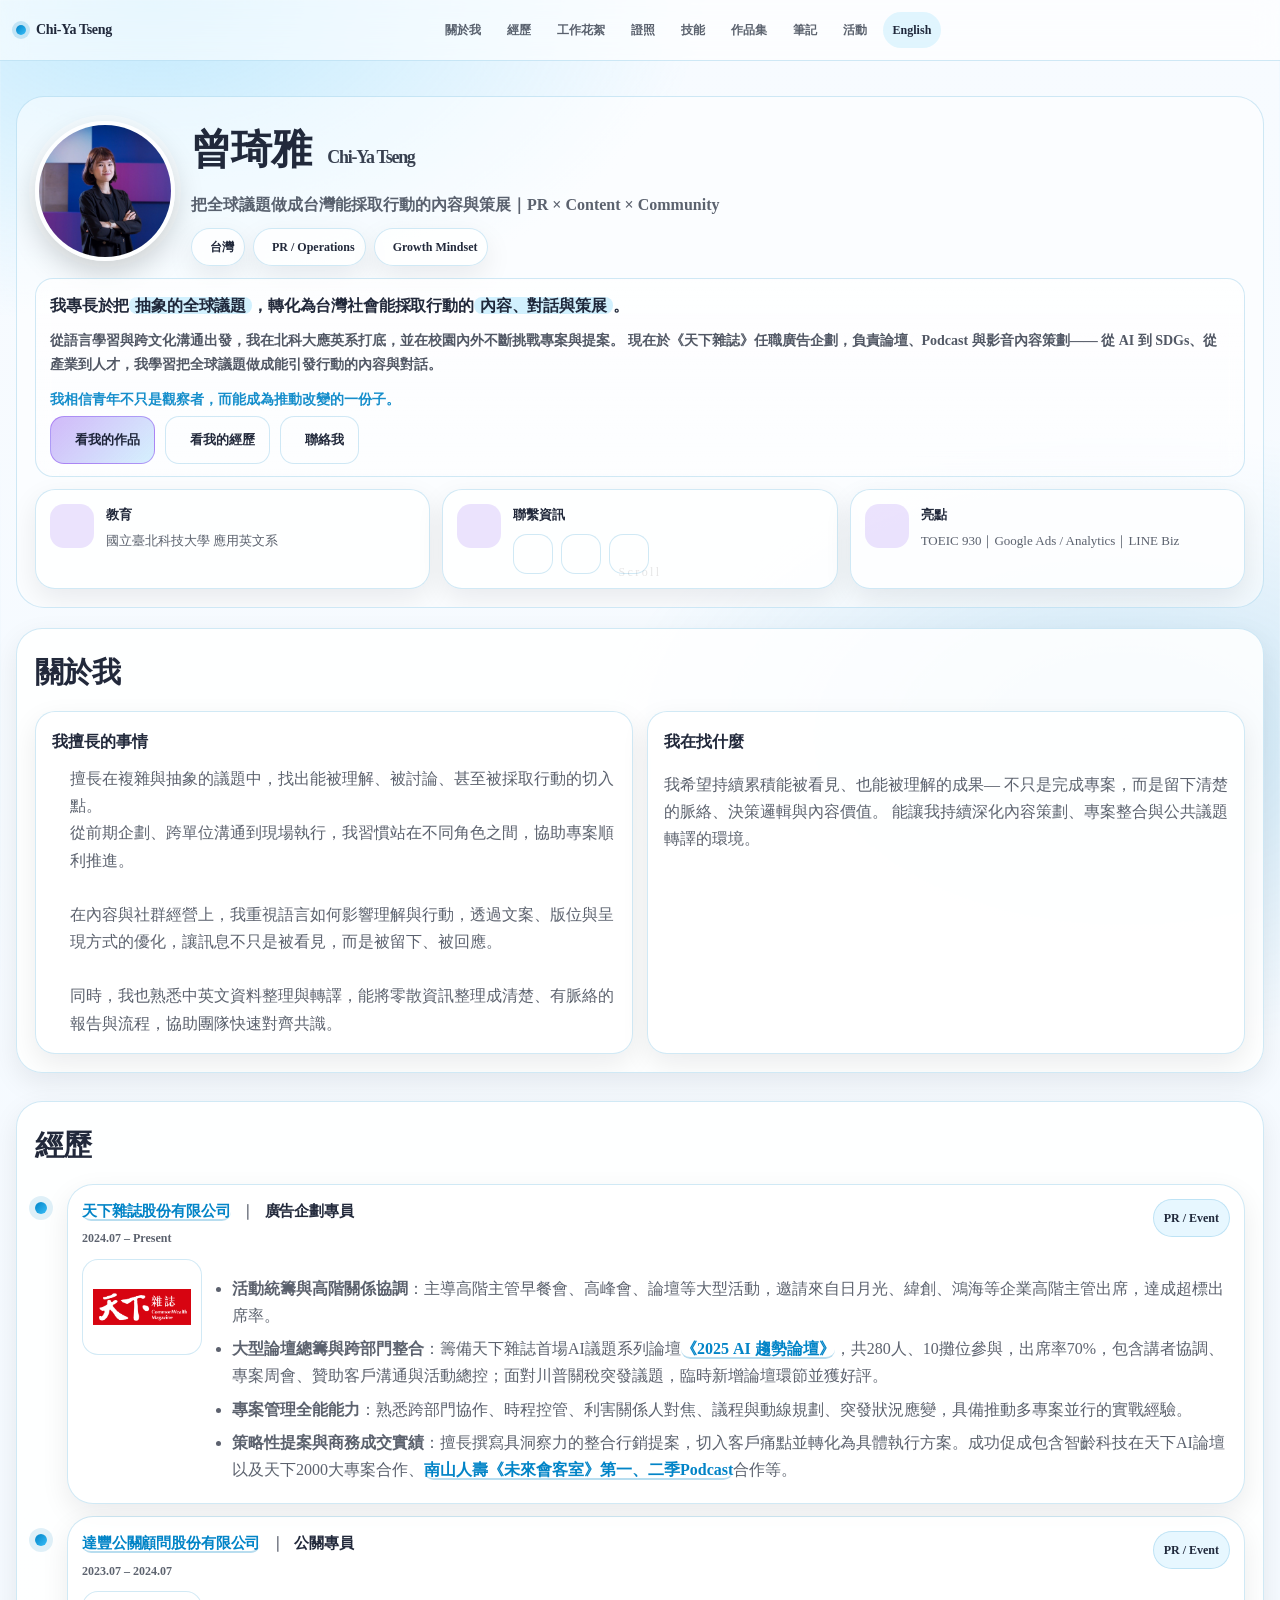
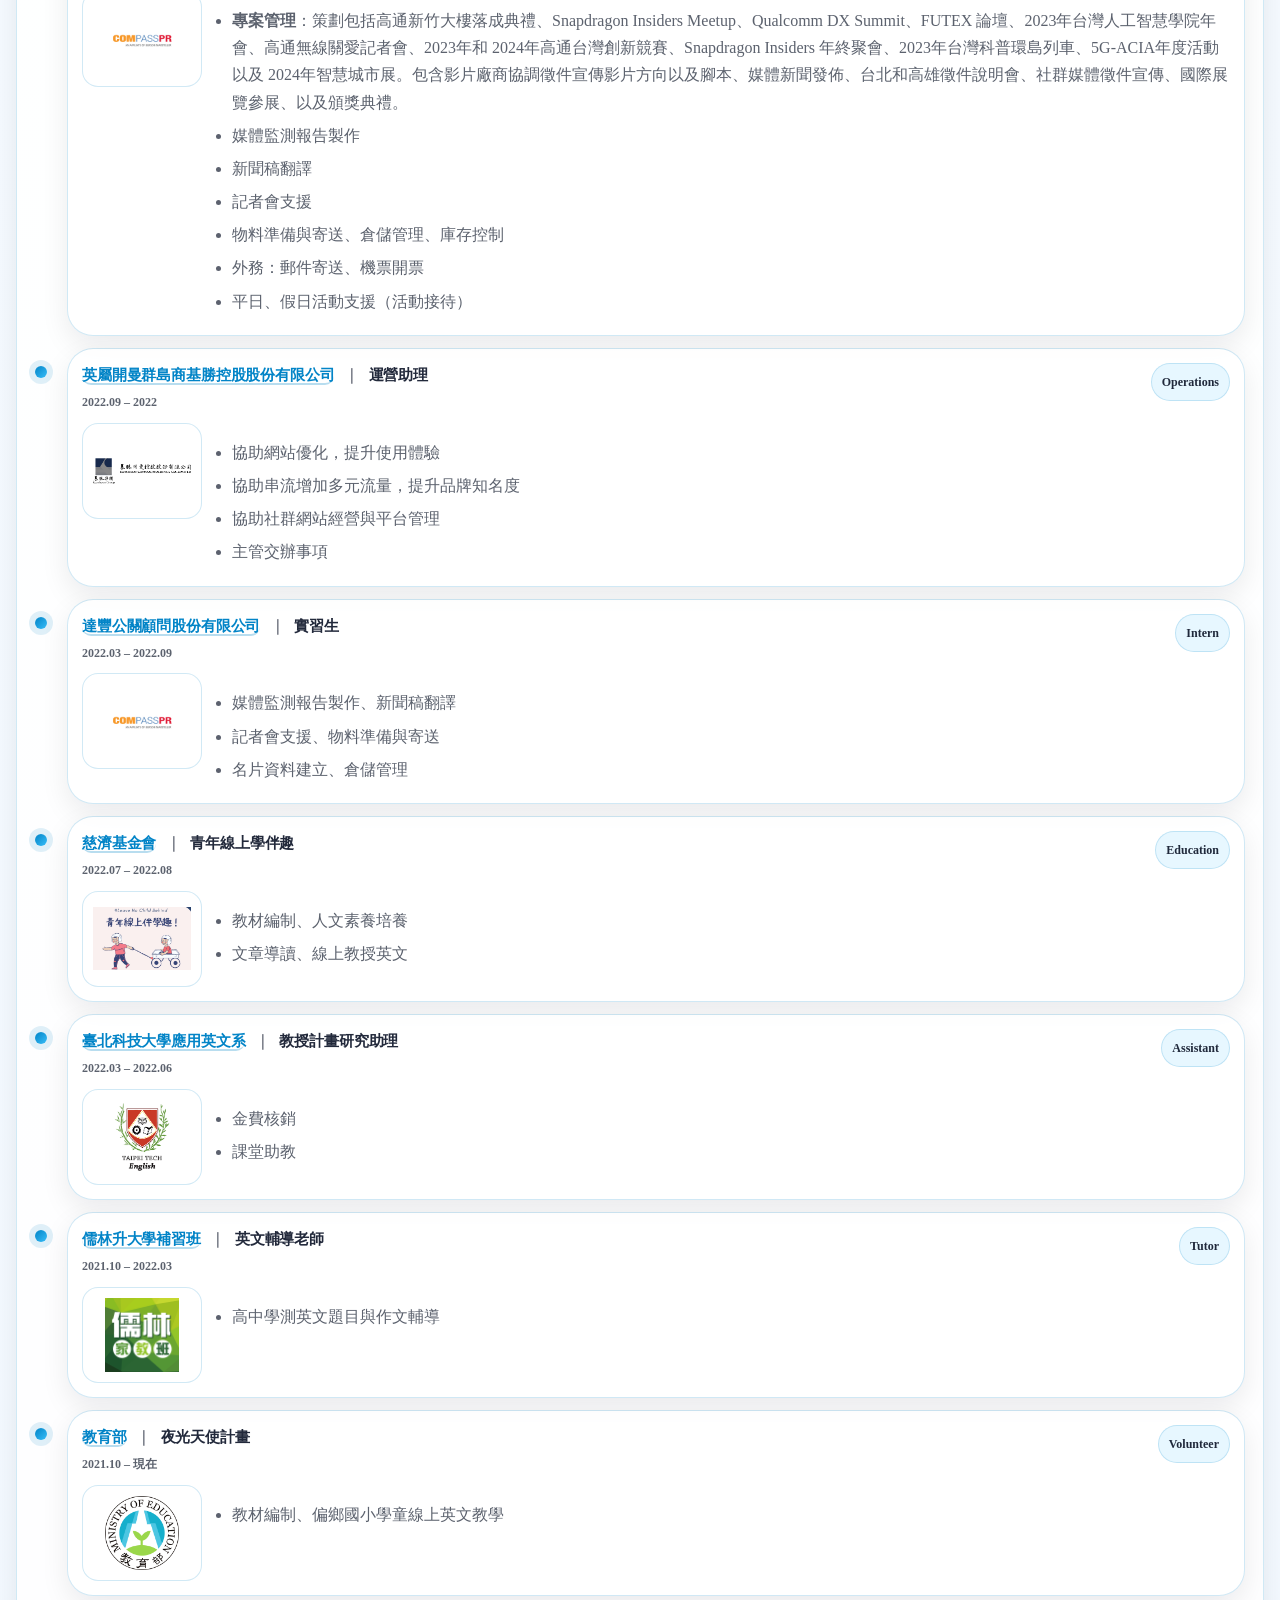
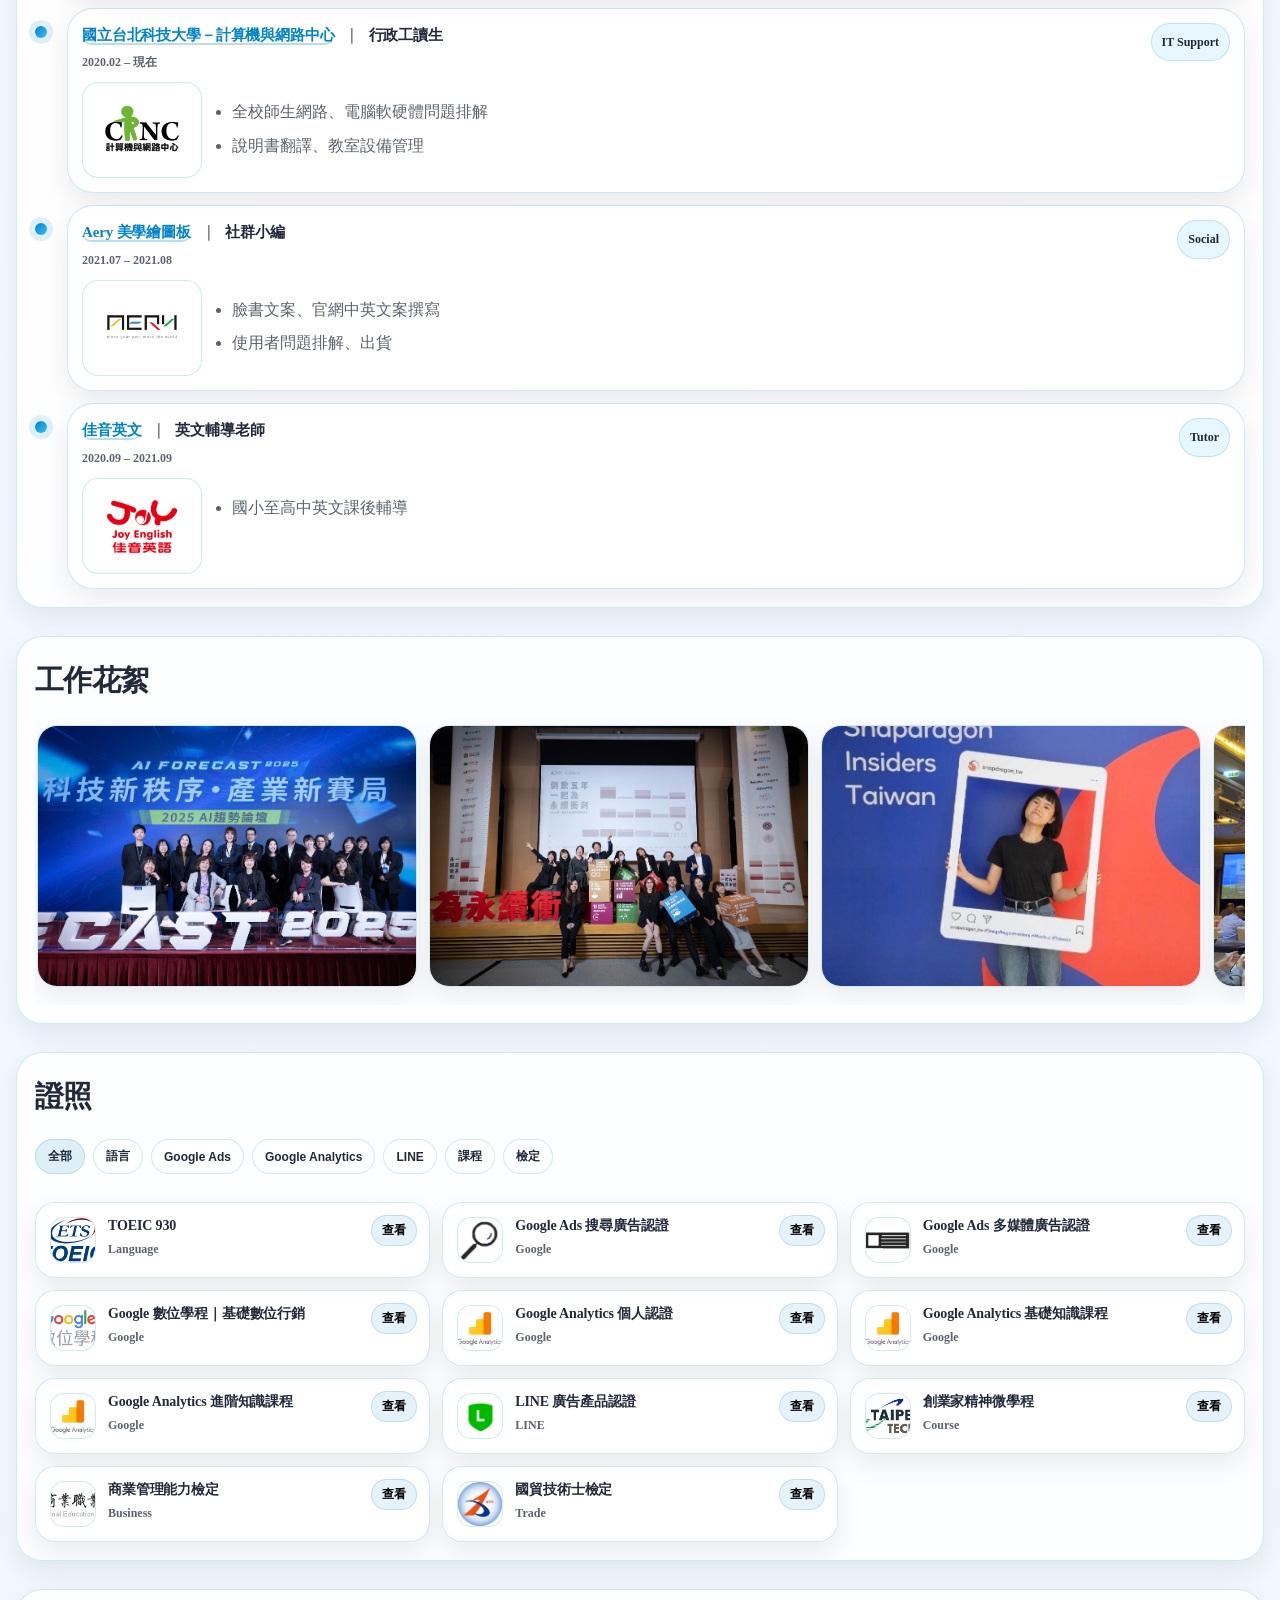
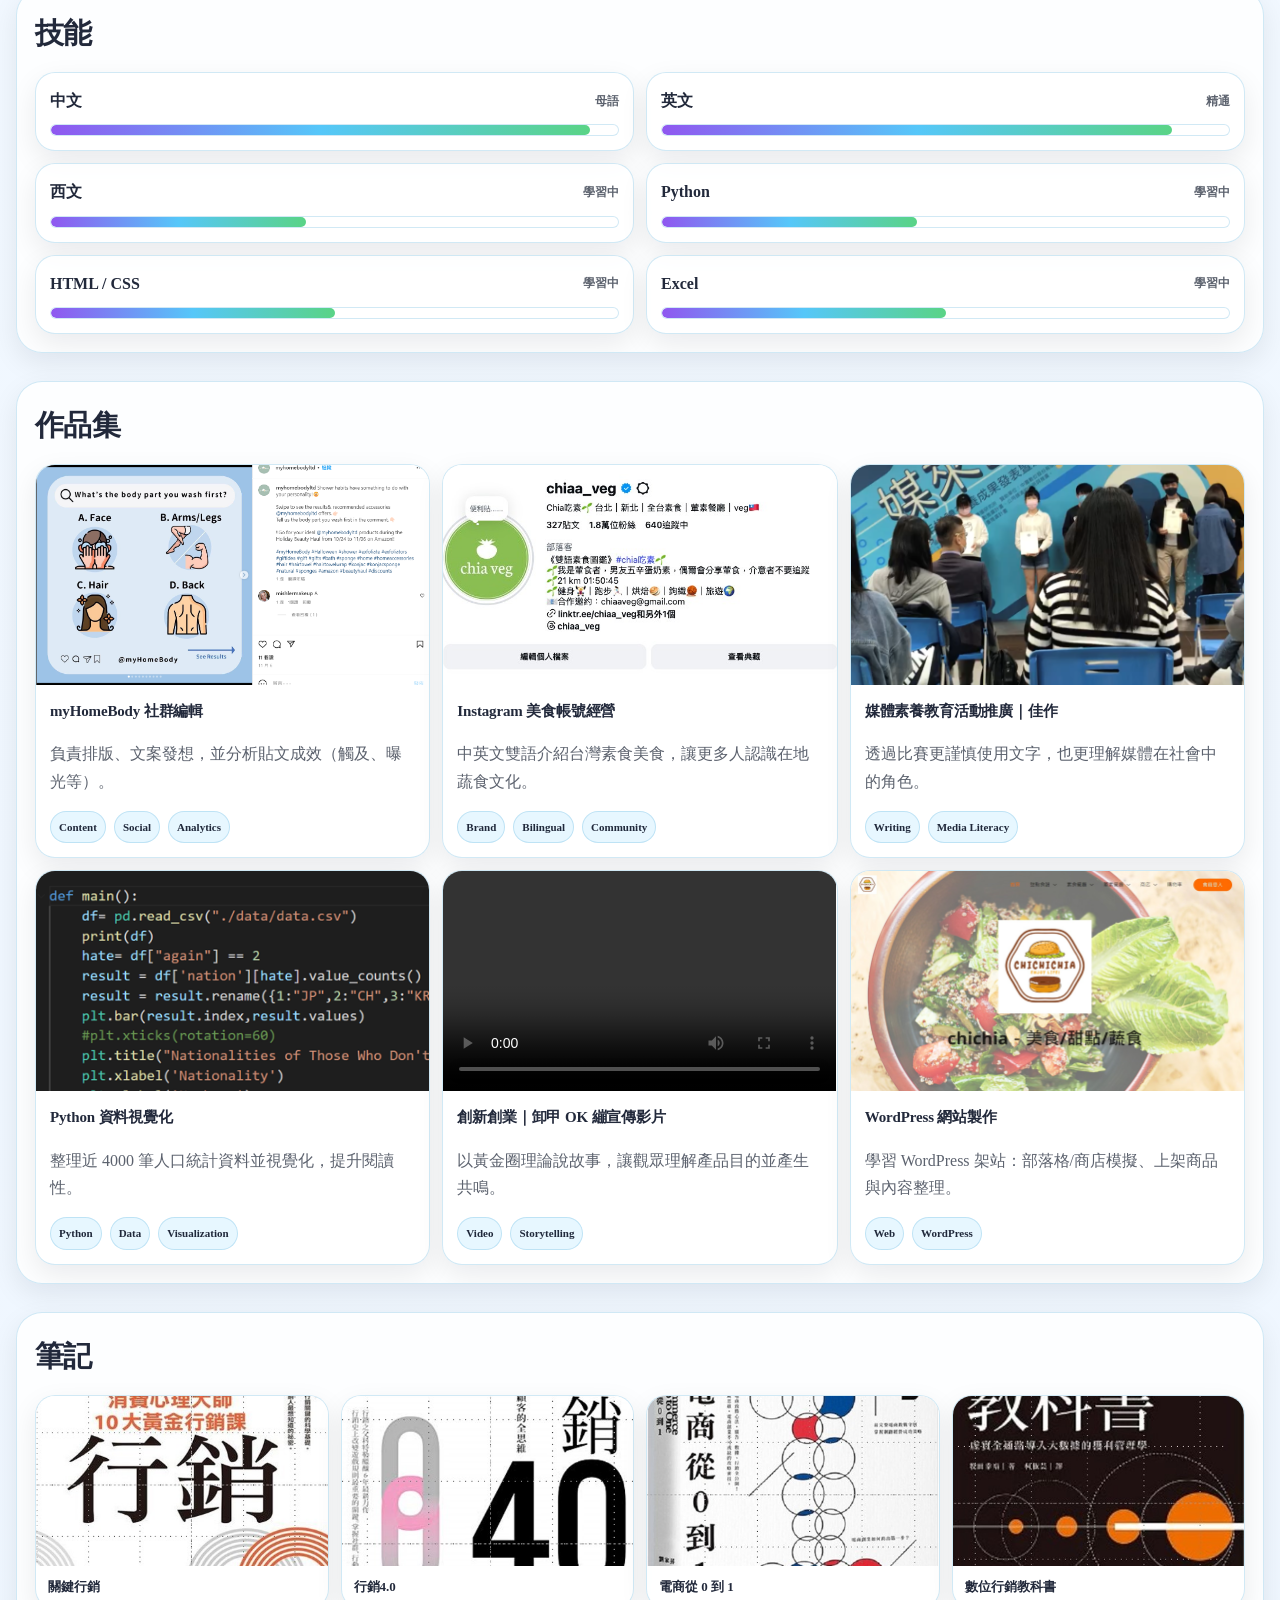
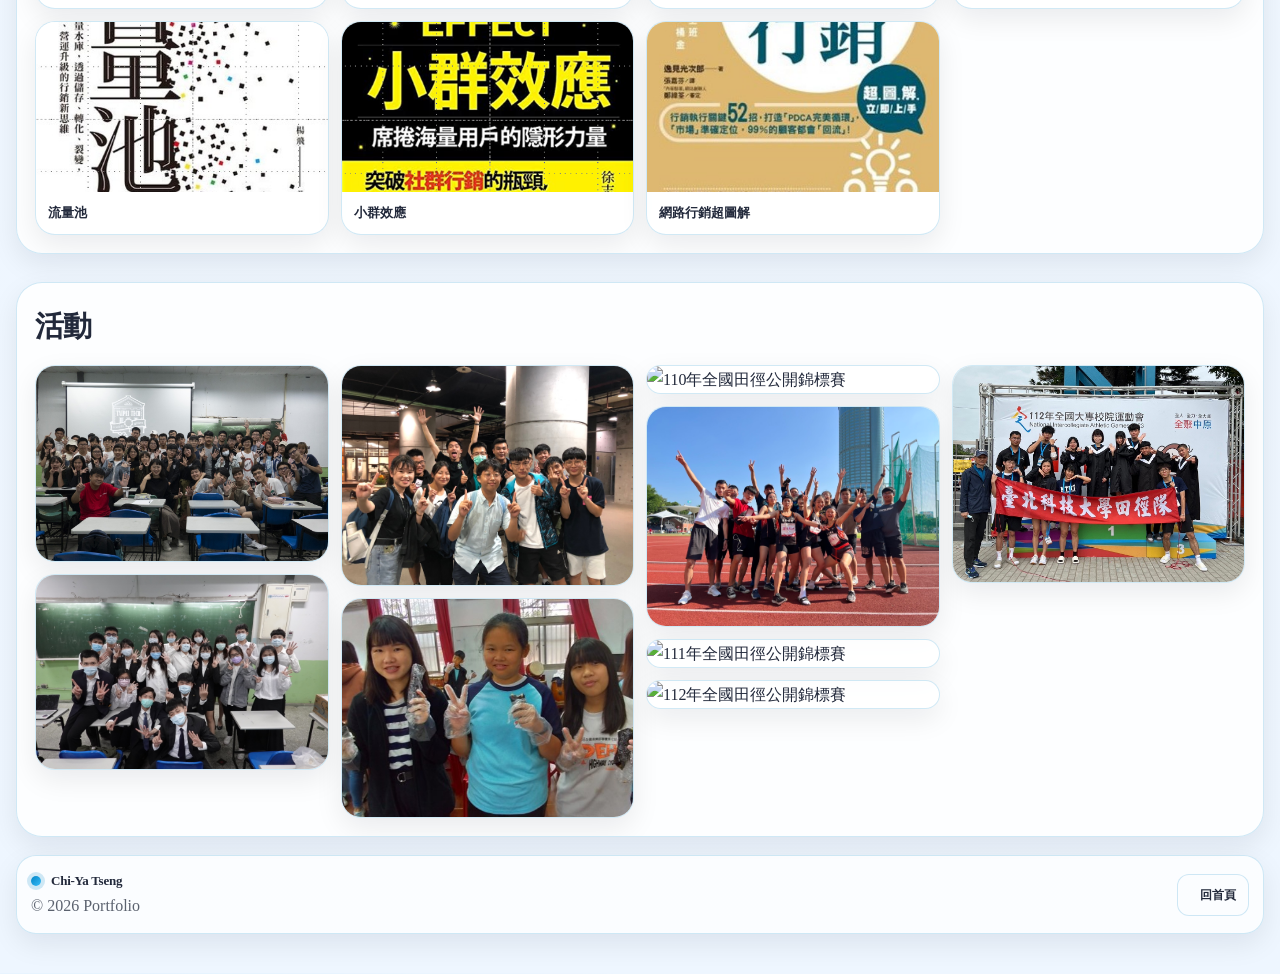
==== commit 048f1e16: "Profile update" ====
--- a/index.html
+++ b/index.html
@@ -40,9 +40,7 @@
       </nav>
 
       <div class="topbar__actions">
-        <button class="icon-btn" id="themeToggle" aria-label="Toggle theme" title="Toggle theme">
-          <i class="fa-solid fa-moon"></i>
-        </button>
+  
         <button class="icon-btn mobile-only" id="menuToggle" aria-label="Open menu" title="Menu">
           <i class="fa-solid fa-bars"></i>
         </button>
@@ -85,13 +83,35 @@
           <div class="hero__meta">
             <h1 class="hero__name">曾琦雅 <span class="hero__name-en">Chi-Ya Tseng</span></h1>
             <p class="hero__title">
-              PR / Event & Marketing｜Content + Community｜Portfolio
+                把全球議題做成台灣能採取行動的內容與策展｜PR × Content × Community
             </p>
             <div class="hero__chips">
               <span class="chip"><i class="fa-solid fa-location-dot"></i> 台灣</span>
               <span class="chip"><i class="fa-solid fa-briefcase"></i> PR / Operations</span>
               <span class="chip"><i class="fa-solid fa-chart-line"></i> Growth Mindset</span>
             </div>
+          </div>
+        </div>
+
+                <div class="hero__intro">
+          <p class="hero__lead">
+            我專長於把<strong>抽象的全球議題</strong>，轉化為台灣社會能採取行動的<strong>內容、對話與策展</strong>。
+          </p>
+
+          <p class="hero__sublead">
+            從語言學習與跨文化溝通出發，我在北科大應英系打底，並在校園內外不斷挑戰專案與提案。
+            現在於《天下雜誌》任職廣告企劃，負責論壇、Podcast 與影音內容策劃——
+            從 AI 到 SDGs、從產業到人才，我學習把全球議題做成能引發行動的內容與對話。
+          </p>
+
+          <p class="hero__belief">
+            我相信青年不只是觀察者，而能成為推動改變的一份子。
+          </p>
+
+          <div class="hero__cta">
+            <a class="btn primary" href="#works"><i class="fa-solid fa-folder-open"></i> 看我的作品</a>
+            <a class="btn ghost" href="#jobs"><i class="fa-solid fa-briefcase"></i> 看我的經歷</a>
+            <a class="btn ghost" href="mailto:chiyazheng0329@gmail.com"><i class="fa-solid fa-envelope"></i> 聯絡我</a>
           </div>
         </div>
 
@@ -131,6 +151,7 @@
           </article>
         </div>
       </div>
+       <div class="scroll-hint">Scroll</div> 
     </section>
 
     <!-- About -->
@@ -145,17 +166,19 @@
         <article class="panel">
           <h3 class="panel__title">我擅長的事情</h3>
           <ul class="bullets">
-            <li>活動與專案協作：從前期規劃、溝通協調到現場執行</li>
-            <li>內容與社群：文案發想、版位/貼文優化、成效觀察</li>
-            <li>中英溝通與資料整理：翻譯、報告製作、流程梳理</li>
+            擅長在複雜與抽象的議題中，找出能被理解、被討論、甚至被採取行動的切入點。
+            <br>從前期企劃、跨單位溝通到現場執行，我習慣站在不同角色之間，協助專案順利推進。</br>
+            <br>在內容與社群經營上，我重視語言如何影響理解與行動，透過文案、版位與呈現方式的優化，讓訊息不只是被看見，而是被留下、被回應。</br>
+            <br>同時，我也熟悉中英文資料整理與轉譯，能將零散資訊整理成清楚、有脈絡的報告與流程，協助團隊快速對齊共識。</br>
           </ul>
         </article>
 
         <article class="panel">
           <h3 class="panel__title">我在找什麼</h3>
           <p class="muted">
-            我希望持續累積「能被看見的成果」：更強的作品呈現、更完整的專案脈絡、以及更清楚的個人定位。
-            如果你正在找一位能兼顧細節、也能推動專案前進的人，我會很期待聊聊。
+            我希望持續累積能被看見、也能被理解的成果—
+            不只是完成專案，而是留下清楚的脈絡、決策邏輯與內容價值。
+            能讓我持續深化內容策劃、專案整合與公共議題轉譯的環境。
           </p>
         </article>
       </div>
@@ -216,6 +239,7 @@
             <div class="timeline__body">
               <img class="thumb" src="./folder/compasspr.jpg" alt="CompassPR" />
               <ul class="bullets">
+                <li><b>專案管理</b>：策劃包括高通新竹大樓落成典禮、Snapdragon Insiders Meetup、Qualcomm DX Summit、FUTEX 論壇、2023年台灣人工智慧學院年會、高通無線關愛記者會、2023年和 2024年高通台灣創新競賽、Snapdragon Insiders 年終聚會、2023年台灣科普環島列車、5G-ACIA年度活動以及 2024年智慧城市展。包含影片廠商協調徵件宣傳影片方向以及腳本、媒體新聞發佈、台北和高雄徵件說明會、社群媒體徵件宣傳、國際展覽參展、以及頒獎典禮。</li>
                 <li>媒體監測報告製作</li>
                 <li>新聞稿翻譯</li>
                 <li>記者會支援</li>
@@ -472,8 +496,23 @@
         </div>
       </div>
 
-      <div class="masonry">
+      <div class="carousel" data-speed="38">
+      <div class="carousel__track">
         <!-- Card -->
+        <figure class="workcard" data-lightbox>
+          <img src="./folder/AI趨勢論壇.jpeg" alt="天下雜誌AI Forecast趨勢論壇">
+          <figcaption>
+            <div class="workcard__title">天下雜誌AI Forecast趨勢論壇</div>
+            <div class="workcard__tag">Event</div>
+          </figcaption>
+        </figure>
+        <figure class="workcard" data-lightbox>
+          <img src="./folder/SDGs論壇.jpeg" alt="Snapdragon Insiders 粉絲聚會">
+          <figcaption>
+            <div class="workcard__title">天下雜誌SDGs論壇</div>
+            <div class="workcard__tag">Event</div>
+          </figcaption>
+        </figure>
         <figure class="workcard" data-lightbox>
           <img src="./folder/snapdragon insiders meetup.jpg" alt="Snapdragon Insiders 粉絲聚會">
           <figcaption>
@@ -541,16 +580,26 @@
     </section>
 
     <!-- Certificates -->
-    <section id="certificates" class="section">
-      <div class="section__head">
-        <div>
-          <h2 class="section__title">證照</h2>
-        </div>
-      </div>
+   <section id="certificates" class="section">
+  <div class="section__head">
+    <div class="section__head-left">
+      <h2 class="section__title">證照</h2>
+
+      <div class="filters" id="certFilters">
+        <button class="filter is-active" data-filter="all">全部</button>
+        <button class="filter" data-filter="lang">語言</button>
+        <button class="filter" data-filter="ads">Google Ads</button>
+        <button class="filter" data-filter="ga">Google Analytics</button>
+        <button class="filter" data-filter="line">LINE</button>
+        <button class="filter" data-filter="course">課程</button>
+        <button class="filter" data-filter="license">檢定</button>
+      </div>
+    </div>
+  </div>
 
       <div class="grid cards">
         <!-- TOEIC -->
-        <article class="certcard" data-lightbox>
+        <article class="certcard" data-cat="lang" data-lightbox>
           <div class="certcard__top">
             <img src="./folder/toeicscore.png" alt="TOEIC score">
             <div>
@@ -558,12 +607,12 @@
               <div class="certcard__meta">Language</div>
             </div>
           </div>
-          <div class="certcard__btn" data-open="#toeic-certificate">查看證書</div>
+          <button class="certcard__view"  data-open="#toeic-certificate"aria-label="查看證書">查看</button>
           <img class="hidden" id="toeic-certificate" src="./folder/TOEIC_930.jpg" alt="TOEIC Certificate">
         </article>
 
         <!-- Google Ads Search -->
-        <article class="certcard">
+        <article class="certcard" data-cat="ads">
           <div class="certcard__top">
             <img src="./folder/magnifier.png" alt="Google Ads Search">
             <div>
@@ -571,12 +620,12 @@
               <div class="certcard__meta">Google</div>
             </div>
           </div>
-          <div class="certcard__btn" data-open="#googleAds-certificate">查看證書</div>
+          <button class="certcard__view"  data-open="#googleAds-certificate"aria-label="查看證書">查看</button>
           <img class="hidden" id="googleAds-certificate" src="./folder/google Ads.png" alt="Google Ads Certificate">
         </article>
 
         <!-- Google Ads Display -->
-        <article class="certcard">
+        <article class="certcard" data-cat="ads">
           <div class="certcard__top">
             <img src="./folder/media.png" alt="Google Ads Display">
             <div>
@@ -584,12 +633,12 @@
               <div class="certcard__meta">Google</div>
             </div>
           </div>
-          <div class="certcard__btn" data-open="#googleMedia-certificate">查看證書</div>
+          <button class="certcard__view"  data-open="#googleMedia-certificate"aria-label="查看證書">查看</button>
           <img class="hidden" id="googleMedia-certificate" src="./folder/google Media.png" alt="Google Media Certificate">
         </article>
 
         <!-- Google Digital Garage -->
-        <article class="certcard">
+        <article class="certcard" data-cat="ads">
           <div class="certcard__top">
             <img src="./folder/google數位學程.png" alt="Google Digital">
             <div>
@@ -597,12 +646,12 @@
               <div class="certcard__meta">Google</div>
             </div>
           </div>
-          <div class="certcard__btn" data-open="#googleMarketing-certificate">查看證書</div>
+          <button class="certcard__view"  data-open="#googleMarketing-certificate"aria-label="查看證書">查看</button>
           <img class="hidden" id="googleMarketing-certificate" src="./folder/google Marketing.png" alt="Google Marketing Certificate">
         </article>
 
         <!-- GA -->
-        <article class="certcard">
+        <article class="certcard" data-cat="ga"> 
           <div class="certcard__top">
             <img src="./folder/google analytics logo.png" alt="GA">
             <div>
@@ -610,11 +659,11 @@
               <div class="certcard__meta">Google</div>
             </div>
           </div>
-          <div class="certcard__btn" data-open="#googleAnalytics-certificate">查看證書</div>
+          <button class="certcard__view"  data-open="#googleAnalytics-certificate"aria-label="查看證書">查看</button>
           <img class="hidden" id="googleAnalytics-certificate" src="./folder/google Analytics.png" alt="Google Analytics Certificate">
         </article>
 
-        <article class="certcard">
+        <article class="certcard" data-cat="ga">
           <div class="certcard__top">
             <img src="./folder/google analytics logo.png" alt="GA Basic">
             <div>
@@ -622,11 +671,11 @@
               <div class="certcard__meta">Google</div>
             </div>
           </div>
-          <div class="certcard__btn" data-open="#googleAnalyticsBa-certificate">查看證書</div>
+          <button class="certcard__view"  data-open="#googleAnalyticsBa-certificate"aria-label="查看證書">查看</button>
           <img class="hidden" id="googleAnalyticsBa-certificate" src="./folder/google AnalyticsBa.png" alt="Google Analytics Basic">
         </article>
 
-        <article class="certcard">
+        <article class="certcard" data-cat="ga">
           <div class="certcard__top">
             <img src="./folder/google analytics logo.png" alt="GA Advanced">
             <div>
@@ -634,12 +683,12 @@
               <div class="certcard__meta">Google</div>
             </div>
           </div>
-          <div class="certcard__btn" data-open="#googleAnalyticsAd-certificate">查看證書</div>
+          <button class="certcard__view"  data-open="#googleAnalyticsAd-certificate"aria-label="查看證書">查看</button>
           <img class="hidden" id="googleAnalyticsAd-certificate" src="./folder/google AnalyticsAd.jpg" alt="Google Analytics Advanced">
         </article>
 
         <!-- LINE -->
-        <article class="certcard">
+        <article class="certcard" data-cat="line">
           <div class="certcard__top">
             <img src="./folder/line biz.png" alt="LINE Biz">
             <div>
@@ -647,12 +696,12 @@
               <div class="certcard__meta">LINE</div>
             </div>
           </div>
-          <div class="certcard__btn" data-open="#line-certificate">查看證書</div>
+          <button class="certcard__view"  data-open="#line-certificate"aria-label="查看證書">查看</button>
           <img class="hidden" id="line-certificate" src="./folder/line 廣告產品認證.png" alt="LINE Certificate">
         </article>
 
         <!-- Course -->
-        <article class="certcard">
+        <article class="certcard" data-cat="course">
           <div class="certcard__top">
             <img src="./folder/北科大.jpg" alt="Course">
             <div>
@@ -660,12 +709,12 @@
               <div class="certcard__meta">Course</div>
             </div>
           </div>
-          <div class="certcard__btn" data-open="#entrepreneur-certificate">查看證書</div>
+          <button class="certcard__view" data-open="#entrepreneur-certificate"aria-label="查看證書">查看</button>
           <img class="hidden" id="entrepreneur-certificate" src="./folder/創業家微學程.png" alt="Entrepreneur Certificate">
         </article>
 
         <!-- Business -->
-        <article class="certcard">
+        <article class="certcard" data-cat="license">
           <div class="certcard__top">
             <img src="./folder/商教協會.jpg" alt="Business">
             <div>
@@ -673,11 +722,11 @@
               <div class="certcard__meta">Business</div>
             </div>
           </div>
-          <div class="certcard__btn" data-open="#business-certificate">查看證書</div>
+          <button class="certcard__view" data-open="#business-certificate"aria-label="查看證書">查看</button>
           <img class="hidden" id="business-certificate" src="./folder/商業管理檢定.png" alt="Business Certificate">
         </article>
 
-        <article class="certcard">
+        <article class="certcard" data-cat="license">
           <div class="certcard__top">
             <img src="./folder/丙檢.png" alt="Trade">
             <div>
@@ -685,7 +734,7 @@
               <div class="certcard__meta">Trade</div>
             </div>
           </div>
-          <div class="certcard__btn" data-open="#trade-certificate">查看證書</div>
+          <button class="certcard__view" data-open="#trade-certificate"aria-label="查看證書">查看</button>
           <img class="hidden" id="trade-certificate" src="./folder/國貿業務丙檢.png" alt="Trade Certificate">
         </article>
       </div>
@@ -776,7 +825,7 @@
 
         <article class="projectcard">
           <a class="projectcard__media" href="https://www.instagram.com/chiaa_veg/" target="_blank" rel="noopener">
-            <img src="./folder/chiaa_veg.png" alt="chiaa_veg">
+            <img src="./folder/chiaa_veg.jpg" alt="chiaa_veg">
           </a>
           <div class="projectcard__body">
             <h3 class="projectcard__title">
@@ -990,7 +1039,7 @@
           </div>
           <div class="muted">© <span id="year"></span> Portfolio</div>
         </div>
-        <a class="btn small ghost" href="#home"><i class="fa-solid fa-arrow-up"></i> Back to top</a>
+        <a class="btn small ghost" href="#home"><i class="fa-solid fa-arrow-up"></i>回首頁</a>
       </div>
     </footer>
   </main>
--- a/main.css
+++ b/main.css
@@ -292,6 +292,7 @@
   flex-wrap: wrap;
 }
 .avatar{
+  box-shadow: 0 10px 30px rgba(0,0,0,.12);
   width: 110px;
   height: 110px;
   border-radius: 999px;
@@ -1022,3 +1023,254 @@
   color: #0369a1;
   border-bottom-color: #0369a1;
 }
+
+/* ===== HERO INTRO (Manifesto) ===== */
+.hero__intro{
+  border: 1px solid var(--line);
+  border-radius: 18px;
+  padding: 14px 14px 12px;
+  background: linear-gradient(180deg, rgba(255,255,255,0.72), rgba(255,255,255,0.42));
+  backdrop-filter: blur(10px);
+}
+
+.hero__lead{
+  margin: 0;
+  font-size: clamp(15px, 1.25vw, 18px);
+  font-weight: 800;
+  letter-spacing: -0.01em;
+  color: rgba(15,23,42,0.92);
+  line-height: 1.6;
+}
+
+.hero__lead strong{
+  font-weight: 900;
+  background: rgba(56,189,248,0.22);
+  padding: 0 6px;
+  border-radius: 8px;
+}
+
+.hero__sublead{
+  margin: 10px 0 0;
+  color: rgba(15,23,42,0.72);
+  font-weight: 650;
+  font-size: 14px;
+  line-height: 1.75;
+}
+
+.hero__belief{
+  margin: 10px 0 0;
+  color: rgba(2,132,199,0.92);
+  font-weight: 900;
+  font-size: 14px;
+}
+
+/* ===== Auto Carousel (CSS only) ===== */
+.carousel{
+  position: relative;
+  overflow: hidden;
+  padding: 6px 2px;
+}
+
+.carousel__track{
+  display: flex;
+  gap: 12px;
+  width: max-content;
+  align-items: stretch;
+
+  /* 速度：越小越快（你也可以改 28s / 45s） */
+  animation: carousel-move 38s linear infinite;
+}
+
+.carousel:hover .carousel__track{
+  animation-play-state: paused; /* 滑鼠移上去暫停 */
+}
+
+/* 每張卡片固定寬度，才像輪播 */
+.carousel .workcard{
+  width: 360px;
+  flex: 0 0 auto;
+  cursor: pointer;
+}
+
+/* 讓圖片高度一致 */
+.carousel .workcard img{
+  height: 240px;
+  object-fit: cover;
+}
+
+@keyframes carousel-move{
+  from{ transform: translateX(0); }
+  to{ transform: translateX(-50%); } /* 因為你複製了第二份內容 */
+}
+
+@media (max-width: 640px){
+  .carousel .workcard{
+    width: 280px;
+  }
+  .carousel .workcard img{
+    height: 190px;
+  }
+}
+#workphoto .carousel .workcard{
+  width: 380px;
+}
+
+#workphoto .carousel .workcard img{
+  height: 260px;
+}
+
+/* ===== Certificates cleanup ===== */
+.filters{
+  display:flex;
+  flex-wrap:wrap;
+  gap:8px;
+  margin: 8px 0 14px;
+}
+
+.filter{
+  border: 1px solid var(--line);
+  background: rgba(255,255,255,0.55);
+  border-radius: 999px;
+  padding: 8px 12px;
+  font-weight: 900;
+  font-size: 12px;
+  color: var(--text);
+  cursor: pointer;
+}
+.filter.is-active{
+  background: rgba(2,132,199,0.12);
+}
+
+.certcard{
+  position: relative;
+  padding: 14px;
+}
+
+.certcard__top{
+  align-items:flex-start;
+}
+
+.certcard__title{
+  font-size: 14px;
+  line-height: 1.25;
+}
+
+.certcard__meta{
+  margin-top: 4px;
+}
+
+/* 小小的查看鈕（取代大紫色條） */
+.certcard__view{
+  position:absolute;
+  top: 12px;
+  right: 12px;
+  border: 1px solid var(--line);
+  background: rgba(2,132,199,0.10);
+  border-radius: 999px;
+  padding: 6px 10px;
+  font-weight: 900;
+  font-size: 12px;
+  cursor: pointer;
+}
+.certcard__view:hover{
+  background: rgba(2,132,199,0.16);
+}
+
+/* 被篩掉時隱藏 */
+.certcard.is-hidden{ display:none; }
+
+/* 讓證照標題永遠在左側，filters 在下面 */
+.section__head-left{
+  display:flex;
+  flex-direction:column;
+  align-items:flex-start;
+  gap:10px;
+  width:100%;
+}
+.hero__bg{
+  background-size: 200% 200%;
+  animation: gradientMove 18s ease infinite;
+}
+
+@keyframes gradientMove {
+  0%{background-position:0% 50%}
+  50%{background-position:100% 50%}
+  100%{background-position:0% 50%}
+}
+
+.scroll-hint {
+  position: absolute;
+  bottom: 24px;
+  left: 50%;
+  transform: translateX(-50%);
+  font-size: 12px;
+  letter-spacing: 0.2em;
+  color: rgba(0,0,0,0.45);
+  animation: scrollFloat 2s ease-in-out infinite;
+  pointer-events: none;
+}
+
+@keyframes scrollFloat {
+  0% { transform: translate(-50%, 0); opacity: .6; }
+  50% { transform: translate(-50%, 6px); opacity: 1; }
+  100% { transform: translate(-50%, 0); opacity: .6; }
+}
+
+.hero {
+  position: relative;
+  height: 100vh;
+  overflow: hidden;
+}
+
+.hero__bg {
+  position: absolute;
+  inset: -10%;
+  background:
+    radial-gradient(
+      circle at 30% 30%,
+      rgba(173, 216, 255, 0.55),
+      transparent 60%
+    ),
+    radial-gradient(
+      circle at 70% 60%,
+      rgba(200, 255, 220, 0.45),
+      transparent 60%
+    );
+  filter: blur(40px);
+  transform: translate3d(0,0,0);
+  transition: transform 0.15s ease-out;
+  will-change: transform;
+  z-index: 0;
+}
+
+.hero__content {
+  position: relative;
+  z-index: 1;
+}
+.hero__bg{
+  transform: translate3d(var(--mx, 0px), var(--my, 0px), 0) scale(1.08);
+  transition: transform 0.08s ease-out;
+}
+/* Hero 大頭照尺寸 */
+.hero .avatar {
+  width: 140px;        /* 原本多半是 96～110 */
+  height: 140px;
+  border-radius: 50%;
+  object-fit: cover;
+
+  /* 提升質感 */
+  border: 4px solid rgba(255, 255, 255, 0.9);
+  box-shadow:
+    0 12px 30px rgba(0, 0, 0, 0.18),
+    0 0 0 6px rgba(255, 255, 255, 0.35);
+}
+.hero .avatar {
+  transition: transform 0.35s ease, box-shadow 0.35s ease;
+}
+
+.hero .avatar:hover {
+  transform: scale(1.04);
+  box-shadow:
+    0 18px 40px rgba(0, 0, 0, 0.22),
+    0 0 0 8px rgba(255, 255, 255, 0.4);
+}
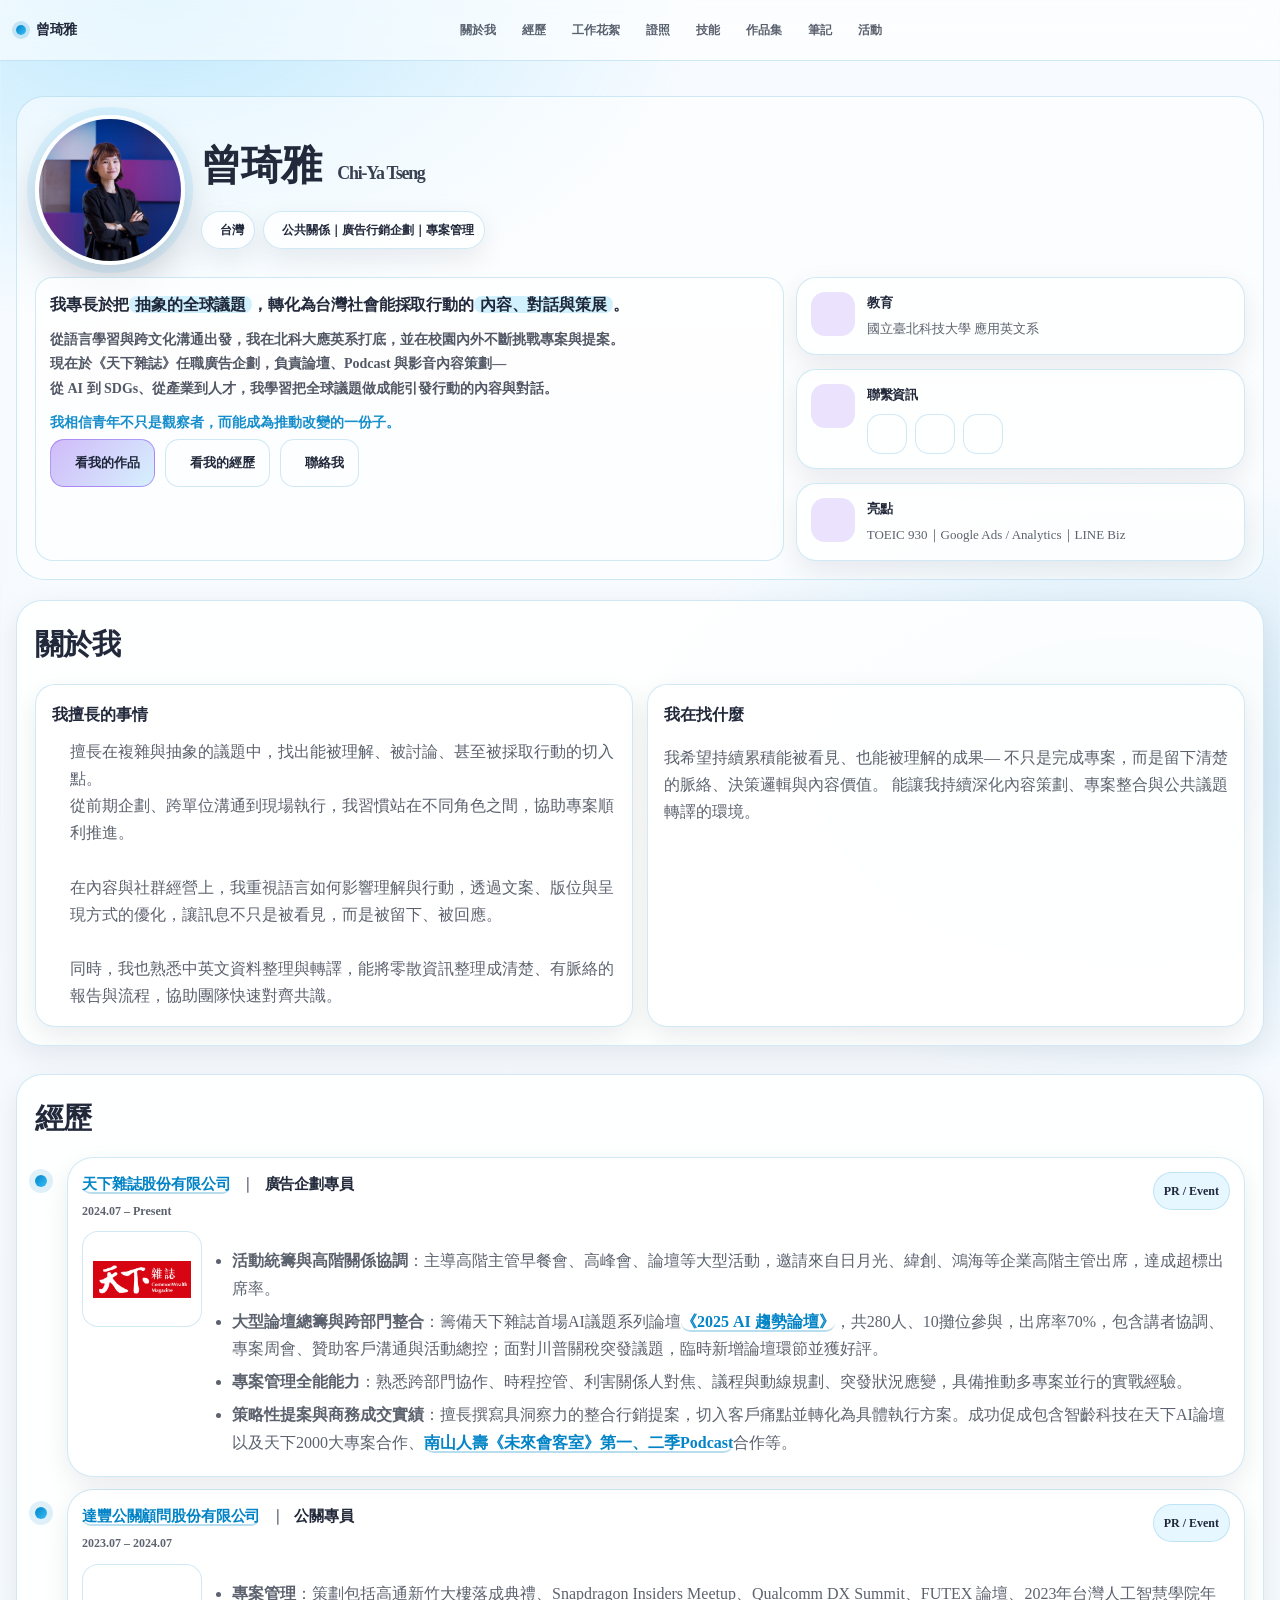
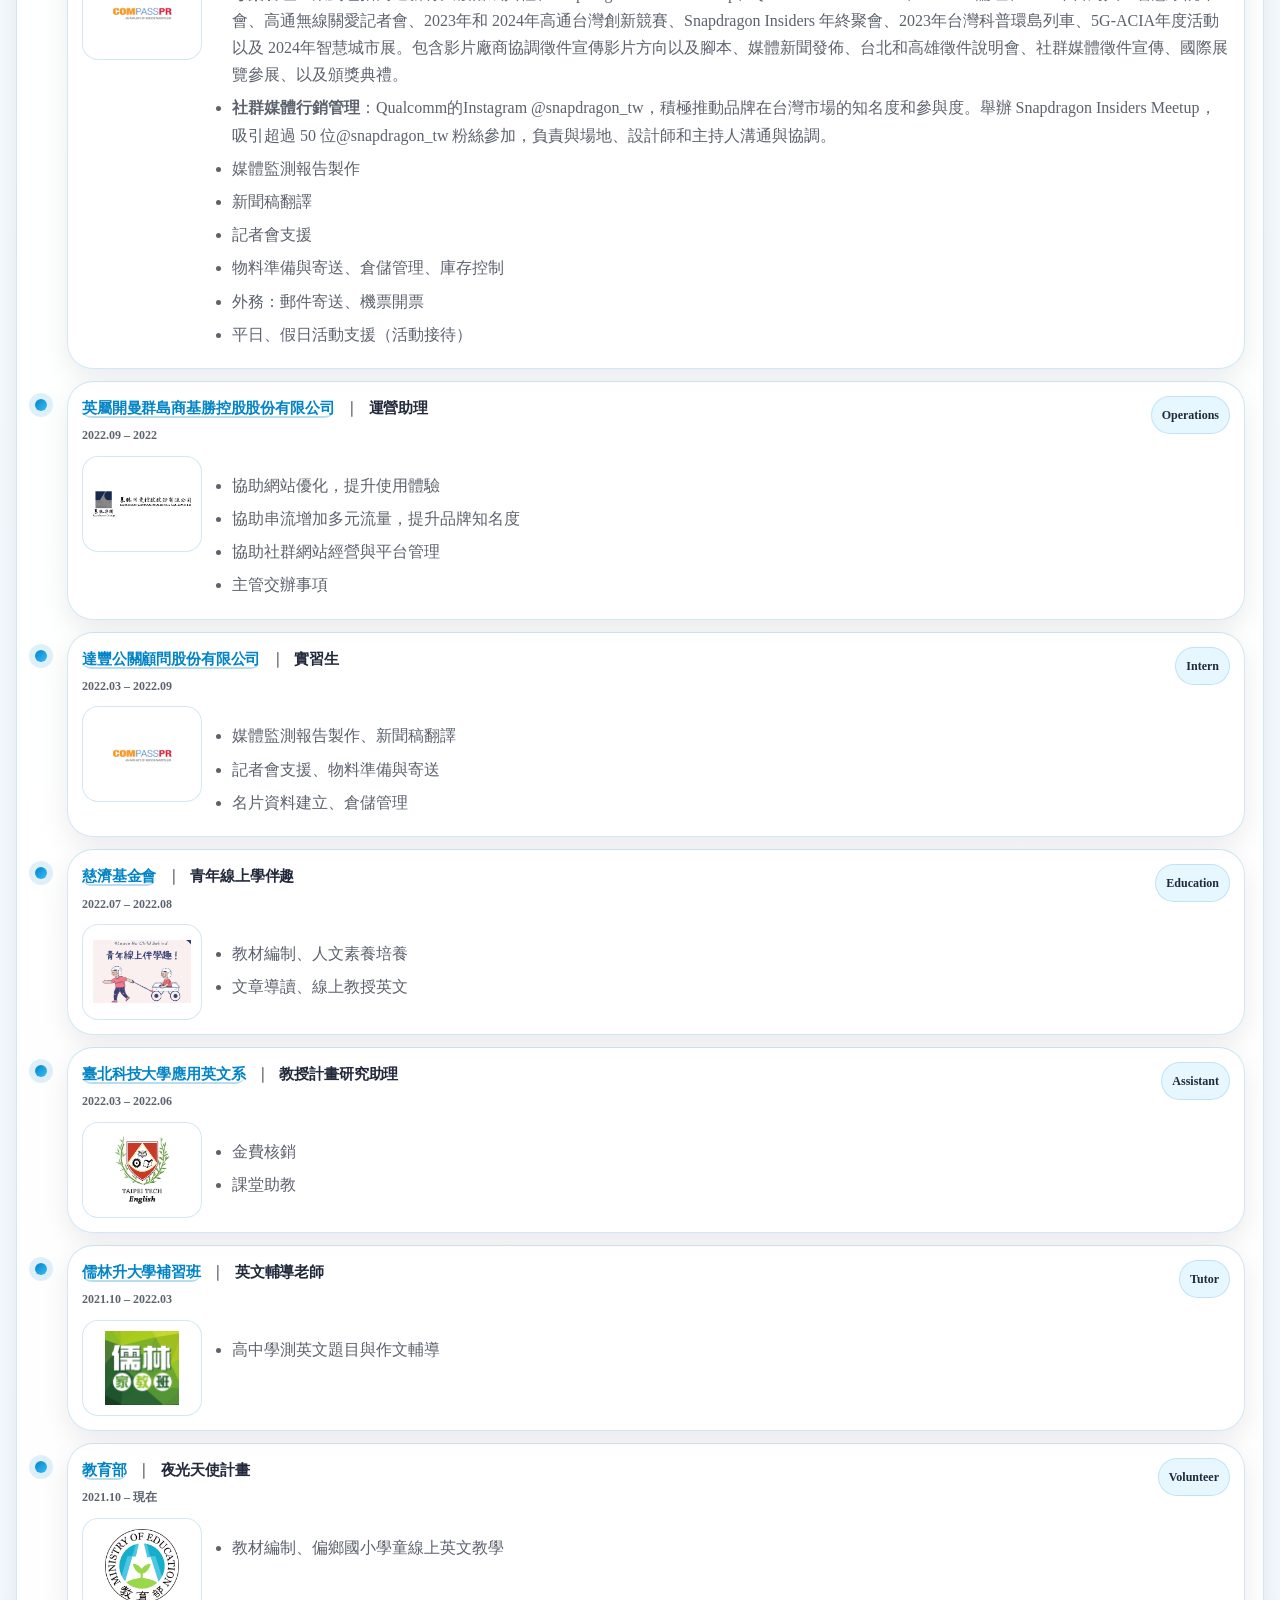
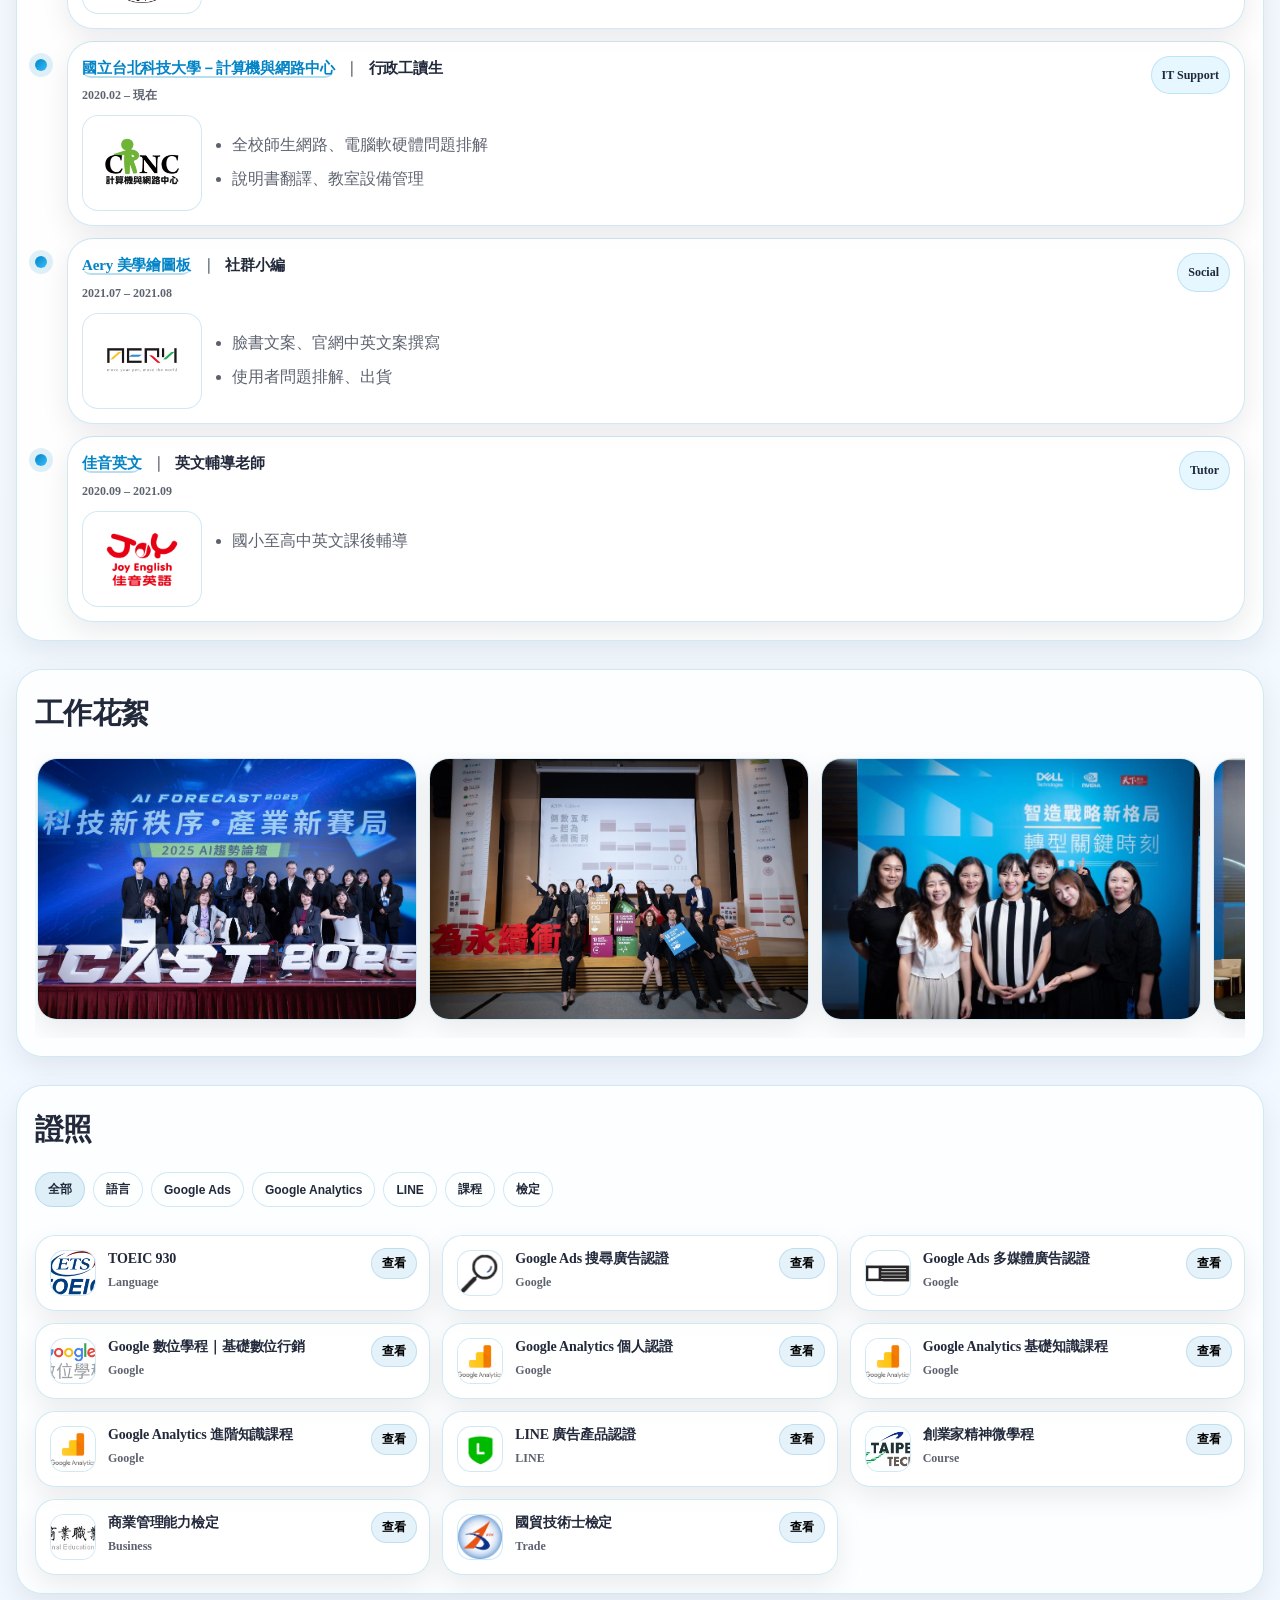
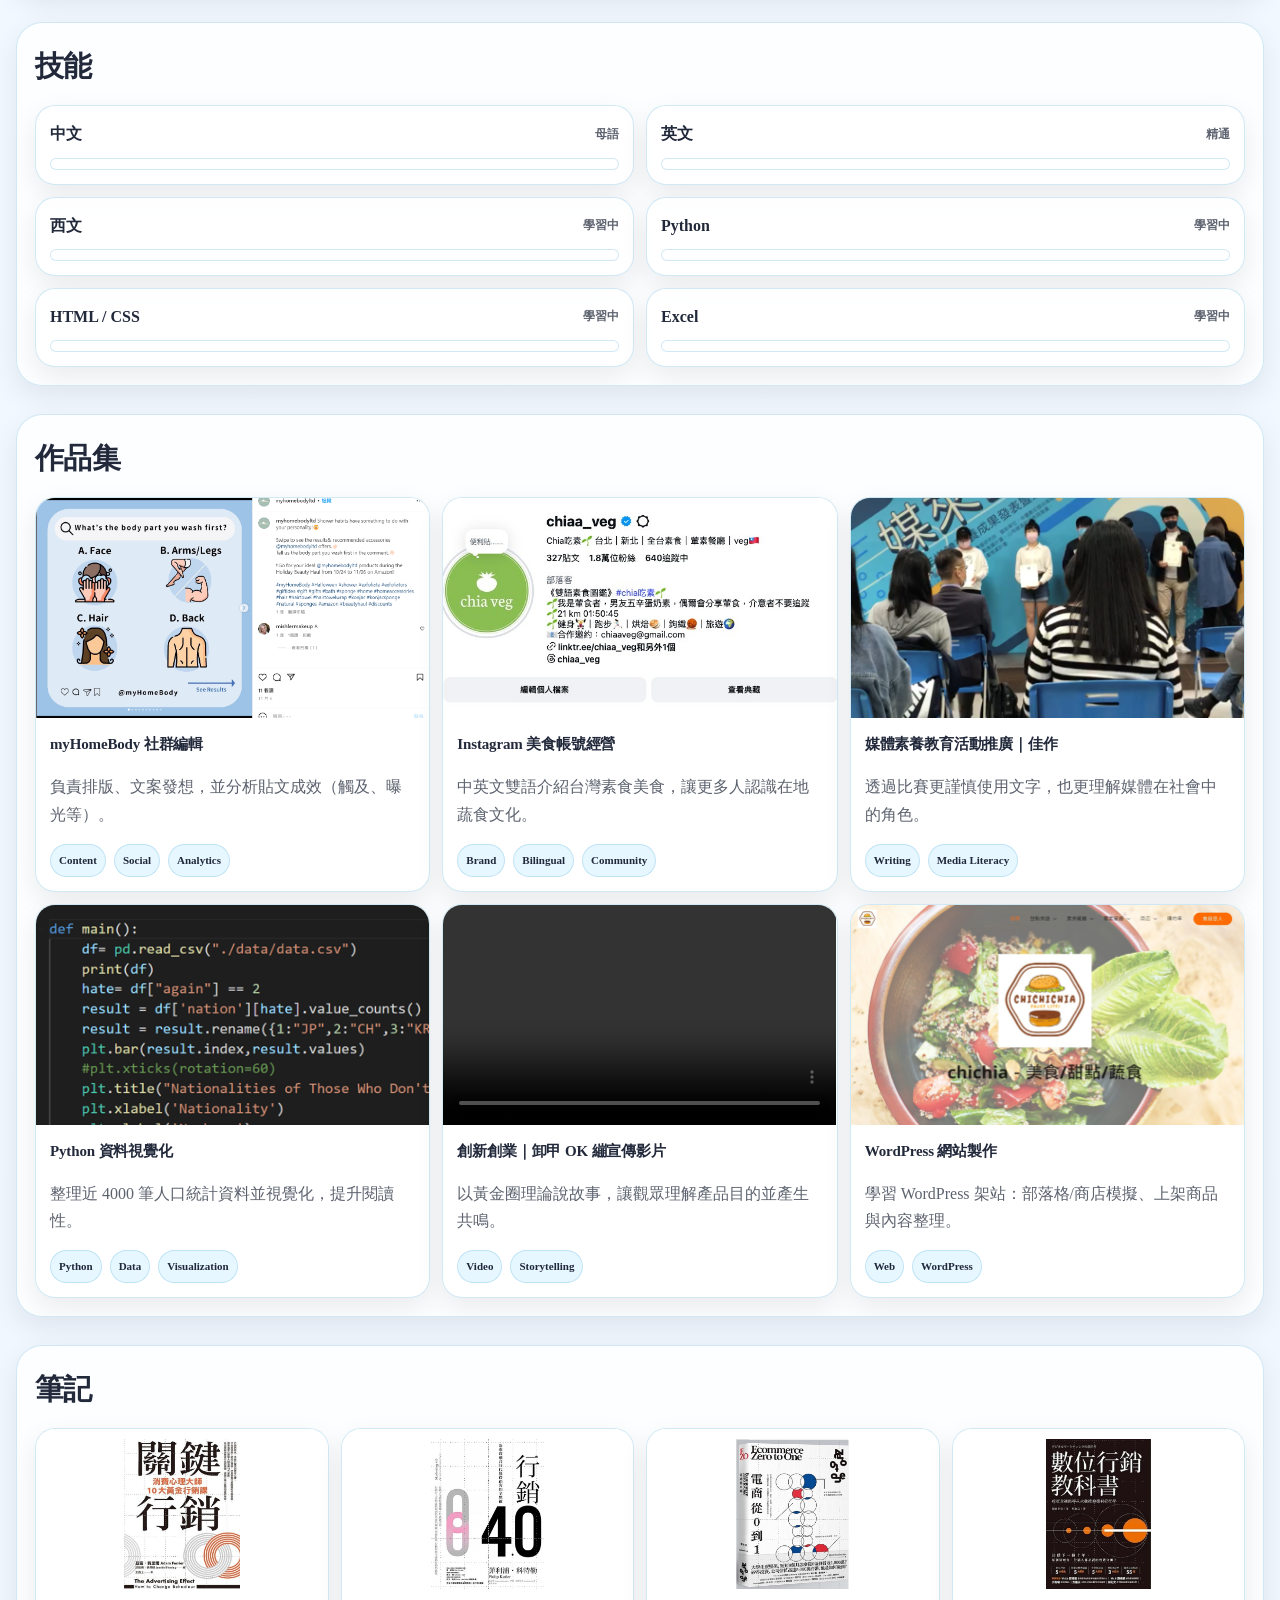
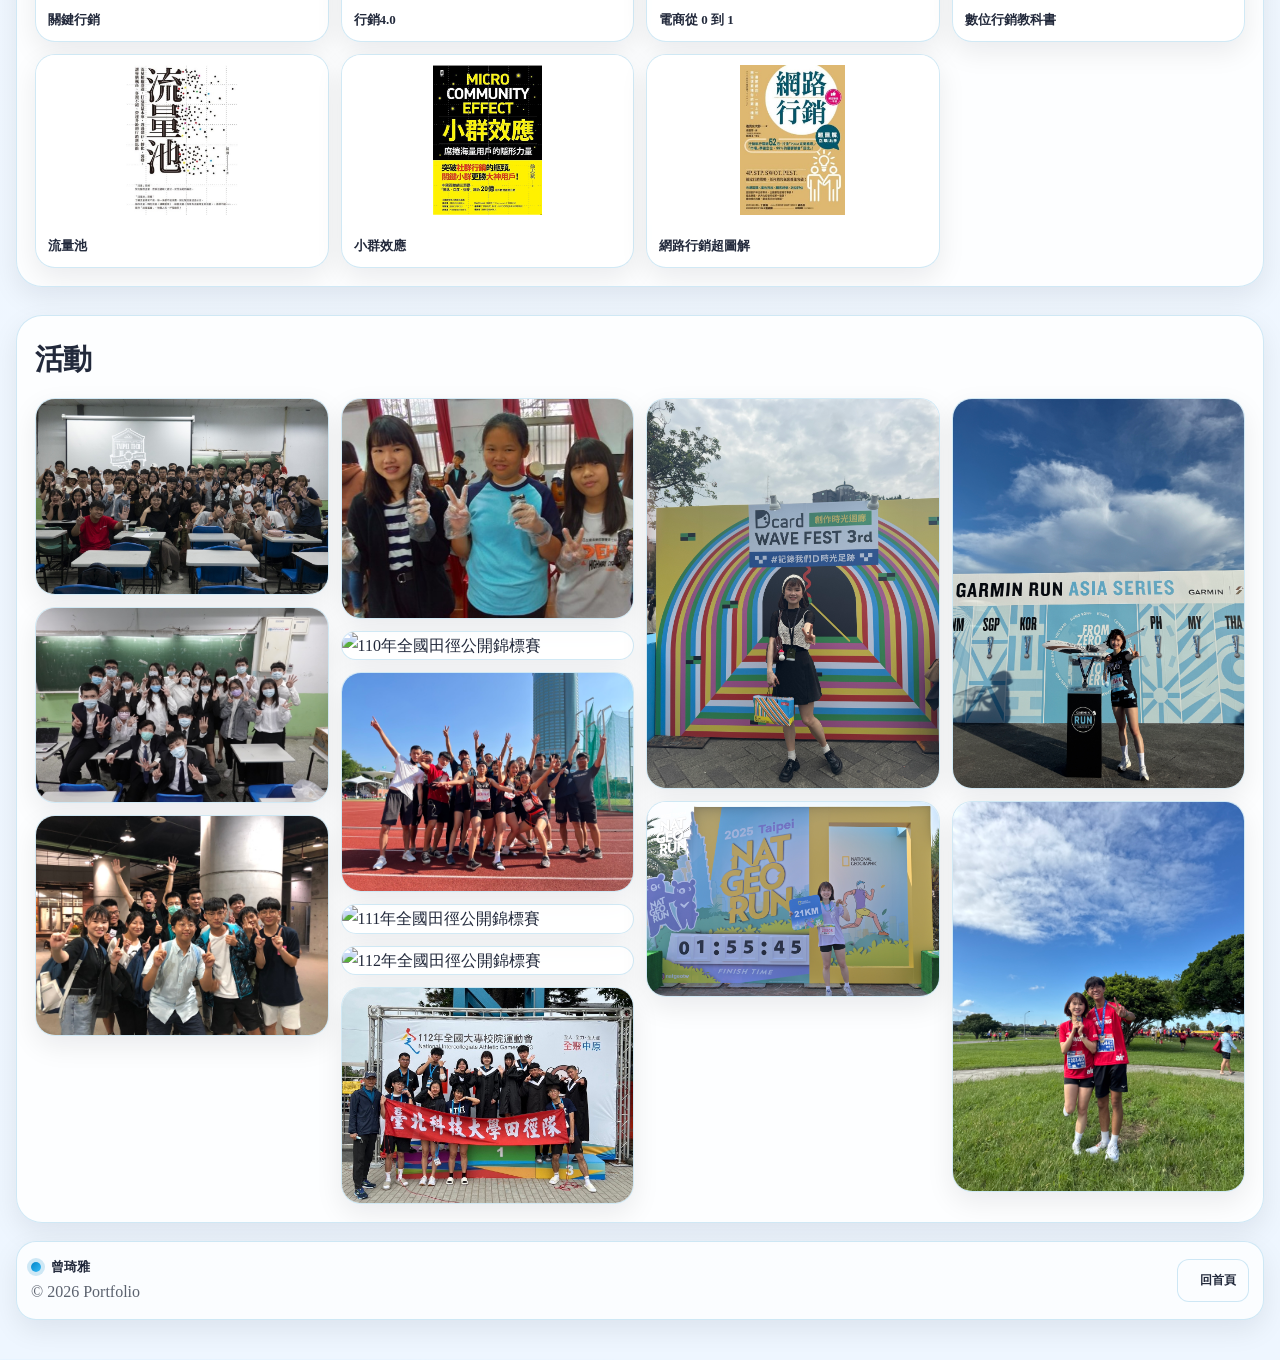
==== commit b7977977: "Profile update" ====
--- a/index.html
+++ b/index.html
@@ -24,7 +24,7 @@
     <div class="topbar__inner">
       <a class="brand" href="#home" aria-label="Go Home">
         <span class="brand__dot"></span>
-        <span class="brand__text">Chi-Ya Tseng</span>
+        <span class="brand__text">曾琦雅</span>
       </a>
 
       <nav class="nav" aria-label="Primary">
@@ -36,7 +36,6 @@
         <a href="#works">作品集</a>
         <a href="#notes">筆記</a>
         <a href="#activities">活動</a>
-        <a class="nav__pill" href="https://chichichia5.github.io/eng/" target="_blank" rel="noopener">English</a>
       </nav>
 
       <div class="topbar__actions">
@@ -82,13 +81,9 @@
           <img class="avatar" src="./folder/myself.jpeg" alt="Chi-Ya Tseng" />
           <div class="hero__meta">
             <h1 class="hero__name">曾琦雅 <span class="hero__name-en">Chi-Ya Tseng</span></h1>
-            <p class="hero__title">
-                把全球議題做成台灣能採取行動的內容與策展｜PR × Content × Community
-            </p>
             <div class="hero__chips">
               <span class="chip"><i class="fa-solid fa-location-dot"></i> 台灣</span>
-              <span class="chip"><i class="fa-solid fa-briefcase"></i> PR / Operations</span>
-              <span class="chip"><i class="fa-solid fa-chart-line"></i> Growth Mindset</span>
+              <span class="chip"><i class="fa-solid fa-briefcase"></i> 公共關係｜廣告行銷企劃｜專案管理</span>
             </div>
           </div>
         </div>
@@ -100,7 +95,7 @@
 
           <p class="hero__sublead">
             從語言學習與跨文化溝通出發，我在北科大應英系打底，並在校園內外不斷挑戰專案與提案。
-            現在於《天下雜誌》任職廣告企劃，負責論壇、Podcast 與影音內容策劃——
+            <br>現在於《天下雜誌》任職廣告企劃，負責論壇、Podcast 與影音內容策劃—<br>
             從 AI 到 SDGs、從產業到人才，我學習把全球議題做成能引發行動的內容與對話。
           </p>
 
@@ -151,7 +146,6 @@
           </article>
         </div>
       </div>
-       <div class="scroll-hint">Scroll</div> 
     </section>
 
     <!-- About -->
@@ -240,6 +234,7 @@
               <img class="thumb" src="./folder/compasspr.jpg" alt="CompassPR" />
               <ul class="bullets">
                 <li><b>專案管理</b>：策劃包括高通新竹大樓落成典禮、Snapdragon Insiders Meetup、Qualcomm DX Summit、FUTEX 論壇、2023年台灣人工智慧學院年會、高通無線關愛記者會、2023年和 2024年高通台灣創新競賽、Snapdragon Insiders 年終聚會、2023年台灣科普環島列車、5G-ACIA年度活動以及 2024年智慧城市展。包含影片廠商協調徵件宣傳影片方向以及腳本、媒體新聞發佈、台北和高雄徵件說明會、社群媒體徵件宣傳、國際展覽參展、以及頒獎典禮。</li>
+                <li><b>社群媒體行銷管理</b>：Qualcomm的Instagram @snapdragon_tw，積極推動品牌在台灣市場的知名度和參與度。舉辦 Snapdragon Insiders Meetup，吸引超過 50 位@snapdragon_tw 粉絲參加，負責與場地、設計師和主持人溝通與協調。</li>
                 <li>媒體監測報告製作</li>
                 <li>新聞稿翻譯</li>
                 <li>記者會支援</li>
@@ -507,12 +502,26 @@
           </figcaption>
         </figure>
         <figure class="workcard" data-lightbox>
-          <img src="./folder/SDGs論壇.jpeg" alt="Snapdragon Insiders 粉絲聚會">
+          <img src="./folder/SDGs論壇.jpeg" alt="天下雜誌SDGs論壇">
           <figcaption>
             <div class="workcard__title">天下雜誌SDGs論壇</div>
             <div class="workcard__tag">Event</div>
           </figcaption>
         </figure>
+        <figure class="workcard" data-lightbox>
+          <img src="./folder/Dell Technologies 智造戰略新格局早餐會.jpeg" alt="Dell Technologies 智造戰略新格局早餐會">
+          <figcaption>
+            <div class="workcard__title">Dell Technologies 智造戰略新格局早餐會</div>
+            <div class="workcard__tag">Event</div>
+          </figcaption>
+        </figure>   
+        <figure class="workcard" data-lightbox>
+          <img src="./folder/2000大企業論壇.jpg" alt="天下雜誌2000大企業論壇">
+          <figcaption>
+            <div class="workcard__title">天下雜誌2000大企業論壇</div>
+            <div class="workcard__tag">Event</div>
+          </figcaption>
+        </figure>      
         <figure class="workcard" data-lightbox>
           <img src="./folder/snapdragon insiders meetup.jpg" alt="Snapdragon Insiders 粉絲聚會">
           <figcaption>
@@ -754,7 +763,7 @@
             <div class="skill__name">中文</div>
             <div class="skill__level">母語</div>
           </div>
-          <div class="skill__bar"><span style="width:95%"></span></div>
+          <div class="skill__bar"><span data-level="95"></span></div>
         </div>
 
         <div class="skill">
@@ -762,7 +771,7 @@
             <div class="skill__name">英文</div>
             <div class="skill__level">精通</div>
           </div>
-          <div class="skill__bar"><span style="width:90%"></span></div>
+          <div class="skill__bar"><span data-level="90"></span></div>
         </div>
 
         <div class="skill">
@@ -770,7 +779,7 @@
             <div class="skill__name">西文</div>
             <div class="skill__level">學習中</div>
           </div>
-          <div class="skill__bar"><span style="width:45%"></span></div>
+          <div class="skill__bar"><span data-level="45"></span></div>
         </div>
 
         <div class="skill">
@@ -778,7 +787,7 @@
             <div class="skill__name">Python</div>
             <div class="skill__level">學習中</div>
           </div>
-          <div class="skill__bar"><span style="width:45%"></span></div>
+          <div class="skill__bar"><span data-level="45"></span></div>
         </div>
 
         <div class="skill">
@@ -786,7 +795,7 @@
             <div class="skill__name">HTML / CSS</div>
             <div class="skill__level">學習中</div>
           </div>
-          <div class="skill__bar"><span style="width:50%"></span></div>
+          <div class="skill__bar"><span data-level="50"></span></div>
         </div>
 
         <div class="skill">
@@ -794,7 +803,7 @@
             <div class="skill__name">Excel</div>
             <div class="skill__level">學習中</div>
           </div>
-          <div class="skill__bar"><span style="width:50%"></span></div>
+          <div class="skill__bar"><span data-level="50"></span></div>
         </div>
       </div>
     </section>
@@ -1026,6 +1035,34 @@
             <div class="workcard__tag">Sport</div>
           </figcaption>
         </figure>
+        <figure class="workcard" data-lightbox>
+          <img src="./folder/Dcard Wave Fest.jpg" alt="Dcard Wave Fest 創作者大會">
+          <figcaption>
+            <div class="workcard__title">Dcard Wave Fest 創作者大會</div>
+            <div class="workcard__tag">Media</div>
+          </figcaption>
+        </figure>        
+        <figure class="workcard" data-lightbox>
+          <img src="./folder/國家地理頻道.jpg" alt="2025國家地理路跑">
+          <figcaption>
+            <div class="workcard__title">2025國家地理路跑 半馬21K</div>
+            <div class="workcard__tag">Sport</div>
+          </figcaption>
+        </figure>     
+        <figure class="workcard" data-lightbox>
+          <img src="./folder/GARMIN.jpg" alt="2025GARMIN RUN">
+          <figcaption>
+            <div class="workcard__title">2025GARMIN RUN 10K</div>
+            <div class="workcard__tag">Sport</div>
+          </figcaption>
+        </figure>   
+        <figure class="workcard" data-lightbox>
+          <img src="./folder/電器盃.jpg" alt="電器盃路跑">
+          <figcaption>
+            <div class="workcard__title">2025電器盃 半馬21K</div>
+            <div class="workcard__tag">Sport</div>
+          </figcaption>
+        </figure>                    
       </div>
     </section>
 
@@ -1035,7 +1072,7 @@
         <div class="footer__left">
           <div class="brand small">
             <span class="brand__dot"></span>
-            <span class="brand__text">Chi-Ya Tseng</span>
+            <span class="brand__text">曾琦雅</span>
           </div>
           <div class="muted">© <span id="year"></span> Portfolio</div>
         </div>
--- a/main.css
+++ b/main.css
@@ -292,14 +292,18 @@
   flex-wrap: wrap;
 }
 .avatar{
-  box-shadow: 0 10px 30px rgba(0,0,0,.12);
-  width: 110px;
-  height: 110px;
+  width: 150px !important;
+  height: 150px !important;
   border-radius: 999px;
   object-fit: cover;
-  border: 3px solid rgba(255,255,255,0.22);
-  box-shadow: 0 18px 40px rgba(0,0,0,0.25);
-}
+
+  border: 4px solid rgba(255,255,255,0.9) !important;
+
+  box-shadow:
+    0 18px 40px rgba(2, 6, 23, 0.18),
+    0 0 0 8px rgba(56,189,248,0.12) !important;
+}
+
 .hero__name{
   margin:0;
   font-size: clamp(26px, 3.2vw, 44px);
@@ -620,6 +624,17 @@
   background: linear-gradient(90deg, rgba(124,58,237,0.85), rgba(56,189,248,0.85), rgba(34,197,94,0.75));
   transition: width 1s ease;
 }
+.skill__bar span{
+  width: 0%;
+  transition: width 1s ease;
+  will-change: width;
+}
+
+/* 觸發後才跑出來 */
+.skill.is-animate .skill__bar span{
+  width: var(--level);
+}
+
 
 .projectgrid{
   display:grid;
@@ -685,10 +700,19 @@
 }
 .notecard:hover{ transform: translateY(-2px); }
 .notecard img{
-  width:100%;
-  height: 170px;
-  object-fit: cover;
-  display:block;
+  width: 100%;
+  height: 170px;              /* 想更大可改 190/210 */
+  object-fit: contain;        /* ✅ 完整顯示 */
+  background: rgba(255,255,255,0.85);  /* ✅ 書封周圍乾淨底 */
+  padding: 10px;              /* ✅ 留白像書架 */
+  display: block;
+}
+.notecard{
+  display: flex;
+  flex-direction: column;
+}
+.notecard__title{
+  margin-top: auto;
 }
 .notecard__title{
   padding: 10px 12px;
@@ -1274,3 +1298,50 @@
     0 18px 40px rgba(0, 0, 0, 0.22),
     0 0 0 8px rgba(255, 255, 255, 0.4);
 }
+
+/* Hero 兩欄：左主內容、右側欄 */
+.hero__content{
+  display: grid;
+  grid-template-columns: 1.25fr 0.75fr;
+  gap: 24px;
+  align-items: start;
+}
+
+/* 左邊：把 profile + intro 綁在一起 */
+.hero__profile{ grid-column: 1; }
+.hero__intro{ grid-column: 1; }
+
+/* 右邊：cards 放到右側欄 */
+.hero__cards{
+  grid-column: 2;
+  display: flex;
+  flex-direction: column;
+  gap: 14px;
+}
+
+/* 手機版回到上下 */
+@media (max-width: 900px){
+  .hero__content{
+    grid-template-columns: 1fr;
+  }
+  .hero__cards{
+    grid-column: 1;
+  }
+}
+
+/* 讓左右欄同高 */
+.hero__content{
+  align-items: stretch; /* ✅ 關鍵：兩欄高度拉齊 */
+}
+
+/* 左邊那張大卡撐滿整個左欄高度 */
+.hero__intro{
+  height: 100%;
+  display: flex;
+  flex-direction: column;
+}
+
+/* CTA 貼底（可選，會更像版面設計） */
+.hero__cta{
+  margin-top: auto;
+}
